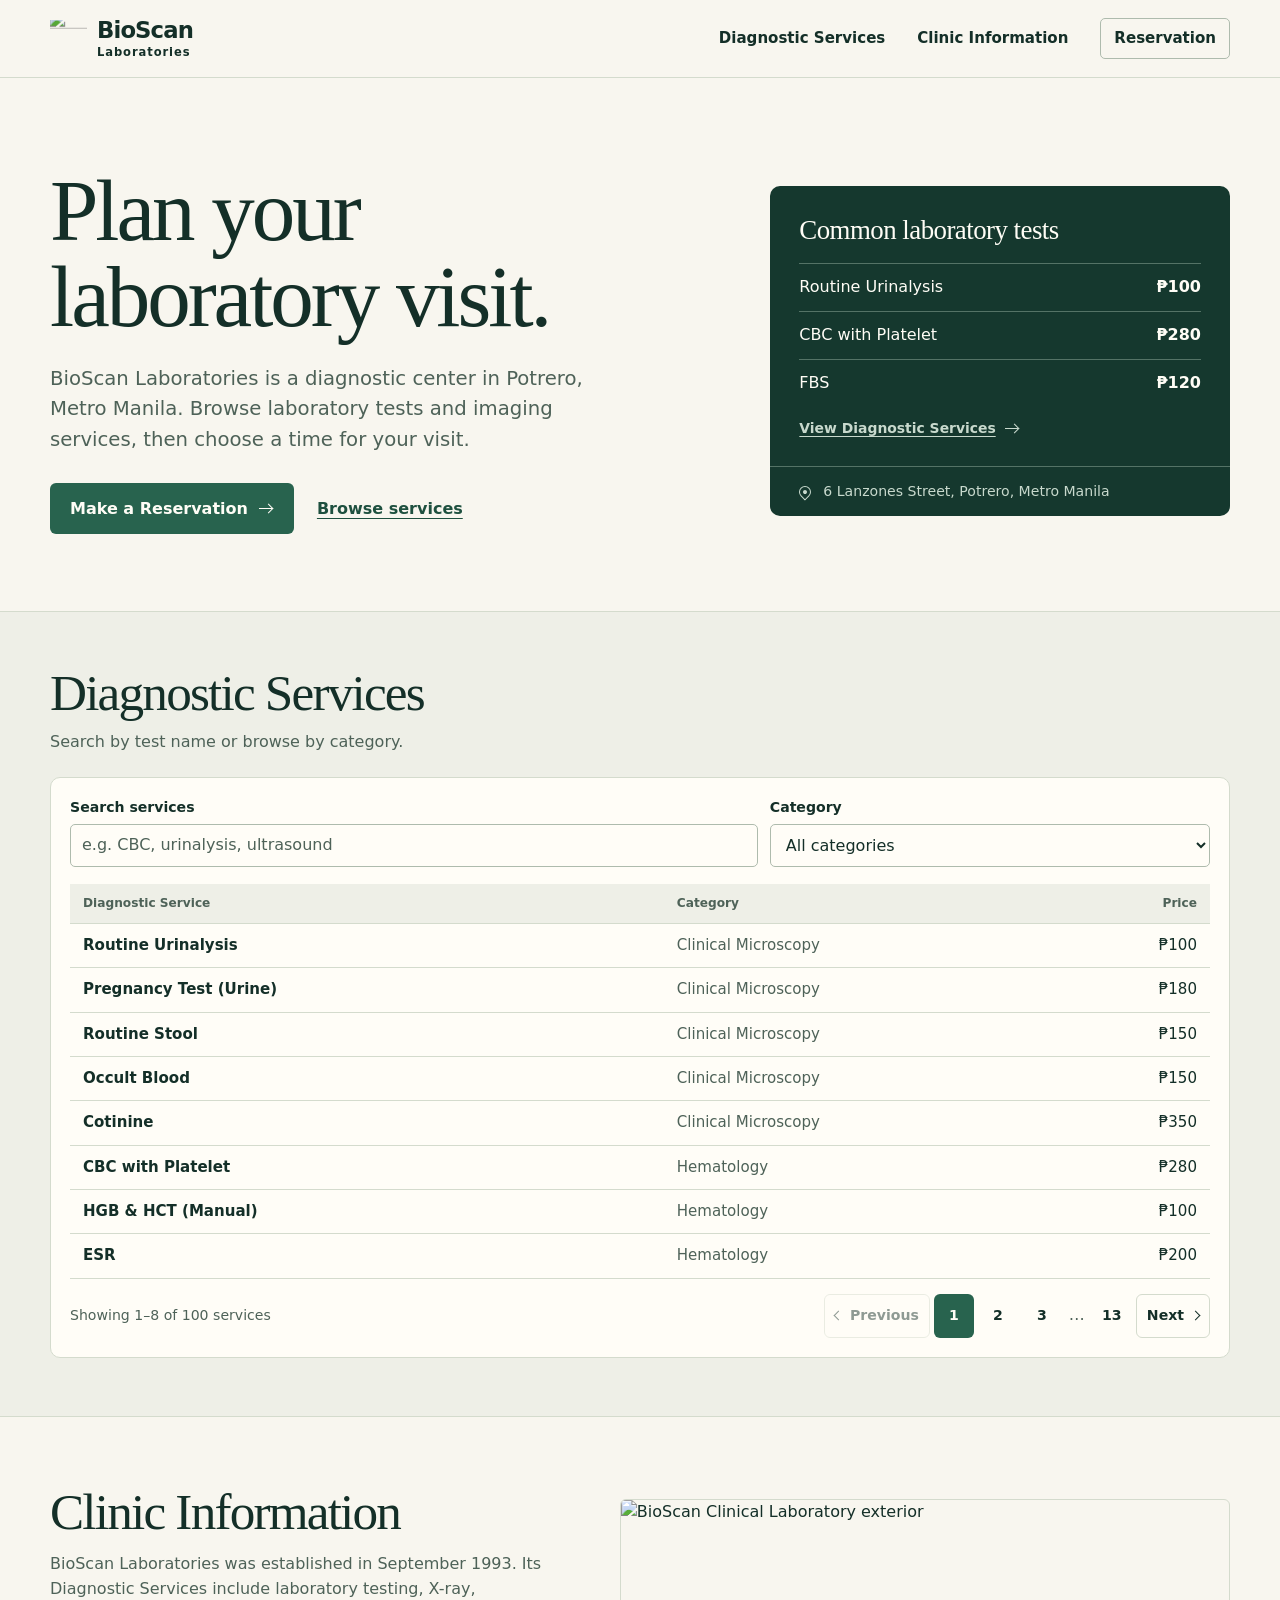
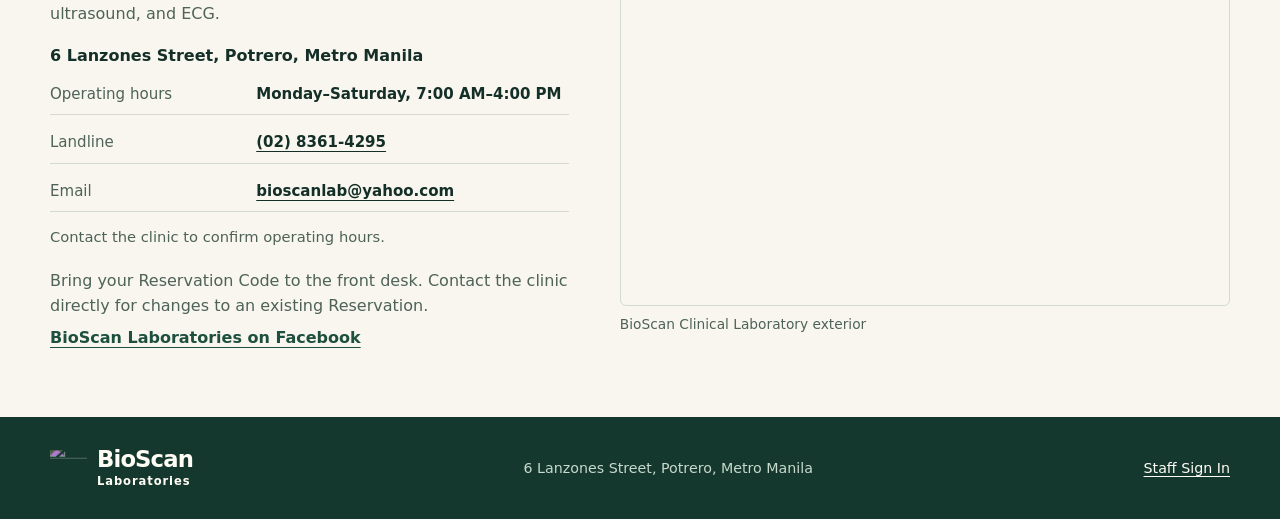
==== index.html @ 946d6e8d "Add BioScan prototype website and staff POS" ====
<!doctype html>
<html lang="en">
<head>
  <meta charset="utf-8">
  <meta name="viewport" content="width=device-width, initial-scale=1">
  <meta name="theme-color" content="#f8f6ef">
  <title>BioScan Laboratories | Diagnostic Services and Reservations</title>
  <link rel="stylesheet" href="styles.css">
  <script src="sample-data.js" defer></script>
  <script src="data.js" defer></script>
  <script src="public.js" defer></script>
</head>
<body>
<a class="skip" href="#main">Skip to content</a>
<header class="public-header">
  <div class="wrap header-inner">
    <a class="brand" href="index.html" aria-label="BioScan Laboratories home"><span class="brand-logo" aria-hidden="true"><img src="assets/bioscan-logo.png" alt="" width="382" height="512"></span><span>BioScan<span class="brand-sub">Laboratories</span></span></a>
    <nav aria-label="Main navigation">
      <a href="#services">Diagnostic Services</a>
      <a href="#clinic">Clinic Information</a>
      <a class="nav-reservation" href="reservation.html">Reservation</a>
    </nav>
  </div>
</header>
<main id="main" tabindex="-1">
  <section class="hero wrap" aria-labelledby="hero-title">
    <div class="hero-intro">
      <h1 id="hero-title">Plan your<br class="desktop-break"> laboratory visit.</h1>
      <p>BioScan Laboratories is a diagnostic center in Potrero, Metro Manila. Browse laboratory tests and imaging services, then choose a time for your visit.</p>
      <div class="actions"><a class="button primary" href="reservation.html">Make a Reservation <span class="arrow" aria-hidden="true"></span></a><a class="text-link" href="#services">Browse services</a></div>
    </div>
    <aside class="visit-panel" aria-labelledby="visit-title">
      <div class="visit-content">
        <h2 id="visit-title">Common laboratory tests</h2>
        <ul id="featured" class="feature-list"></ul>
        <a class="visit-link" href="#services">View Diagnostic Services <span class="arrow" aria-hidden="true"></span></a>
      </div>
      <div class="visit-location"><span class="pin" aria-hidden="true"></span><span data-clinic-address>6 Lanzones Street, Potrero, Metro Manila</span></div>
    </aside>
  </section>
  <section class="directory" id="services" aria-labelledby="services-title">
    <div class="wrap">
      <div class="section-heading">
        <h2 id="services-title">Diagnostic Services</h2>
        <p>Search by test name or browse by category.</p>
      </div>
      <div class="directory-body">
        <div class="search-tools">
          <label>Search services<input id="catalog-search" type="search" placeholder="e.g. CBC, urinalysis, ultrasound"></label>
          <label>Category<select id="catalog-category"></select></label>
        </div>
        <div class="table-wrap"><table class="catalog-table"><thead><tr><th scope="col">Diagnostic Service</th><th scope="col">Category</th><th scope="col" class="numeric">Price</th></tr></thead><tbody id="catalog-rows"></tbody></table></div>
        <div class="list-footer">
          <p id="catalog-count" role="status"></p>
          <nav id="catalog-pagination" class="catalog-pagination" aria-label="Diagnostic Services pages" hidden></nav>
        </div>
      </div>
    </div>
  </section>
  <section class="wrap clinic-section" id="clinic" aria-labelledby="clinic-title">
    <div class="clinic-copy">
      <h2 id="clinic-title">Clinic Information</h2>
      <p class="clinic-intro">BioScan Laboratories was established in September 1993. Its Diagnostic Services include laboratory testing, X-ray, ultrasound, and ECG.</p>
      <div id="clinic-details"></div>
      <p class="clinic-visit">Bring your Reservation Code to the front desk. Contact the clinic directly for changes to an existing Reservation.</p>
      <a class="text-link facebook-link" href="https://www.facebook.com/Bioscan92/">BioScan Laboratories on Facebook</a>
    </div>
    <div id="clinic-photos" class="facility-gallery" hidden></div>
  </section>
</main>
<footer class="public-footer"><div class="wrap footer-inner">
  <a class="brand footer-brand" href="index.html"><span class="brand-logo" aria-hidden="true"><img src="assets/bioscan-logo.png" alt="" width="382" height="512"></span><span>BioScan<span class="brand-sub">Laboratories</span></span></a>
  <span data-clinic-address>6 Lanzones Street, Potrero, Metro Manila</span><a href="staff.html">Staff Sign In</a>
</div></footer>
</body>
</html>
---- styles.css ----
/* BioScan shared palette, typography and controls */
@font-face {
  font-family: Baskervville;
  src: url("assets/baskervville-latin-400-normal.woff2") format("woff2");
  font-weight: 400;
  font-style: normal;
  font-display: swap;
}

:root {
  color-scheme: light;
  --paper: #f8f6ef;
  --surface: #fffdf7;
  --ground: #eeefe7;
  --ink: #142f28;
  --muted: #4e6258;
  --green: #28634e;
  --green-dark: #1e503f;
  --line: #d4dbcd;
  --line-strong: #aebbad;
  --tint: #e4eee3;
  --white: #fffdf6;
  --dark: #15382e;
  --dark-muted: #c8d9cd;
  --dark-line: #547366;
  --error: #8e3325;
  --hold: #f4edda;
  --hold-ink: #654b1f;
  --radius: 10px;
  --serif: Baskervville, Georgia, serif;
  --sans: "Segoe UI", system-ui, sans-serif;
  --container: 1180px;
}
*, *::before, *::after { box-sizing: border-box; }
html { scroll-padding-top: 20px; }
body { margin: 0; color: var(--ink); background: var(--paper); font: 16px/1.55 var(--sans); }
h1, h2, h3, p, dl, dd, ul, ol, fieldset { margin: 0; }
h1, h2, h3 { line-height: 1.12; }
h1, .section-heading h2, .clinic-section h2 { font-family: var(--serif); font-weight: 400; letter-spacing: -.035em; }
h1 { font-size: clamp(2.65rem, 5.5vw, 4.4rem); text-wrap: balance; }
h2 { font-size: 1.35rem; }
h3 { font-size: 1.03rem; }
a { color: inherit; text-underline-offset: .24em; }
a:hover { text-decoration-thickness: 2px; }
button, input, select, textarea { font: inherit; color: inherit; }
input, select, textarea { accent-color: var(--green); caret-color: var(--green); }
input::placeholder { color: var(--muted); opacity: 1; }
button, select { cursor: pointer; }
button:disabled { cursor: default; }
:focus-visible { outline: 3px solid #377b60; outline-offset: 3px; }
.staff-header :focus-visible, .visit-panel :focus-visible, .public-footer :focus-visible { outline-color: #b6e0c8; }
[tabindex="-1"]:focus:not(:focus-visible) { outline: 0; }
::selection { background: #c8e4cf; color: var(--ink); }
[hidden] { display: none !important; }
.numeric { text-align: right; font-variant-numeric: tabular-nums; white-space: nowrap; }
.quiet { color: var(--muted); font-size: .92rem; }
.wrap { width: min(var(--container), calc(100% - 80px)); margin-inline: auto; }
.staff-wrap { width: min(1320px, calc(100% - 64px)); margin-inline: auto; }
.skip { position: fixed; top: 8px; left: 8px; z-index: 10; padding: 10px 15px; color: var(--white); background: var(--dark); transform: translateY(-150%); }
.skip:focus { transform: translateY(0); }
.actions { display: flex; align-items: center; gap: 13px; flex-wrap: wrap; }
.button {
  display: inline-flex; align-items: center; justify-content: center; gap: 11px; min-height: 44px;
  padding: 9px 16px; border: 1px solid transparent; border-radius: 6px; line-height: 1.2; font-weight: 650;
  text-decoration: none; text-align: center;
}
.button:hover { text-decoration: none; }
.primary { background: var(--green); color: var(--white); }
.primary:not(:disabled):hover { background: var(--green-dark); }
.secondary { background: var(--surface); color: var(--ink); border-color: var(--line-strong); }
.secondary:not(:disabled):hover { background: var(--tint); border-color: var(--green); }
.button:disabled { background: var(--ground); color: var(--muted); border-color: var(--line); }
.button.small { min-height: 34px; padding: 6px 11px; font-size: .85rem; }
.text-link, .link-button { color: var(--green-dark); font-weight: 650; }
.link-button { border: 0; background: transparent; padding: 6px 0; text-decoration: underline; text-underline-offset: .23em; font-size: .9rem; }
.arrow { width: 15px; height: 12px; display: inline-block; position: relative; flex: none; }
.arrow::before, .arrow::after { content: ""; position: absolute; }
.arrow::before { width: 13px; top: 5px; left: 0; border-top: 1.5px solid currentColor; }
.arrow::after { width: 7px; height: 7px; border-top: 1.5px solid currentColor; border-right: 1.5px solid currentColor; transform: rotate(45deg); top: 2px; right: 2px; }
.pin { position: relative; width: 12px; height: 12px; border: 1.5px solid currentColor; border-radius: 50% 50% 50% 0; transform: rotate(-45deg); flex: none; margin-top: 4px; }
.pin::after { content: ""; position: absolute; inset: 3px; background: currentColor; border-radius: 50%; }
.panel { border: 1px solid var(--line); border-radius: var(--radius); background: var(--surface); min-width: 0; }
.message { color: var(--green-dark); font-size: .9rem; font-weight: 600; }
.message:empty { margin: 0; }
.message.error { color: var(--error); }
.notice { padding: 12px 14px; background: var(--tint); border-radius: 5px; font-size: .93rem; }
.notice.hold { display: grid; gap: 3px; background: var(--hold); color: var(--hold-ink); }
.status { display: inline-block; width: fit-content; padding: 3px 9px; border-radius: 99px; color: var(--muted); background: var(--ground); white-space: nowrap; font-size: .75rem; font-weight: 700; }
.status.good { background: var(--tint); color: var(--green-dark); }
.status.pending { background: var(--hold); color: var(--hold-ink); }
.status.muted { background: #f1e7df; color: #744938; }

label, legend { font-size: .88rem; font-weight: 650; }
label { display: grid; gap: 5px; min-width: 0; }
input:not([type="checkbox"], [type="radio"]), select, textarea {
  display: block; width: 100%; min-width: 0; min-height: 43px; padding: 8px 11px; background: var(--surface);
  border: 1px solid var(--line-strong); border-radius: 5px; font-size: 1rem; font-weight: 400;
}
textarea { resize: vertical; }
input[type="checkbox"], input[type="radio"] { width: 17px; height: 17px; margin: 0; }
.check-row { display: flex; align-items: flex-start; gap: 10px; font-weight: 500; }
.check-row input { margin-top: 3px; flex: none; }
.search-tools, .form-grid { display: grid; grid-template-columns: minmax(0, 1fr) minmax(0, .64fr); gap: 12px; }
.form-grid { grid-template-columns: repeat(2, minmax(0, 1fr)); gap: 16px; }
.date-field { max-width: 340px; }
.empty { padding: 18px 0; color: var(--muted); }
.table-wrap { max-width: 100%; overflow: auto; }
table { width: 100%; border-collapse: collapse; text-align: left; font-size: .94rem; }
th, td { padding: 12px 14px; border-bottom: 1px solid var(--line); vertical-align: middle; }
thead th { background: var(--ground); color: var(--muted); font-size: .76rem; font-weight: 700; }
tbody th { font-weight: 650; }
tbody small { display: block; color: var(--muted); font-weight: 400; }
th:first-child, td:first-child { padding-left: 13px; }
th:last-child, td:last-child { padding-right: 13px; }

/* Public site */
.public-header { border-bottom: 1px solid var(--line); }
.header-inner { min-height: 77px; display: flex; align-items: center; justify-content: space-between; gap: 20px; }
.brand { display: inline-flex; align-items: center; gap: 10px; width: fit-content; font-size: 1.42rem; font-weight: 750; line-height: .92; text-decoration: none; letter-spacing: -.038em; flex: none; }
.brand-sub { display: block; font-size: .72rem; font-weight: 600; letter-spacing: .08em; margin-top: 6px; }
.brand-mark { width: 33px; height: 33px; border: 1px solid currentColor; border-radius: 7px; position: relative; flex: none; }
.brand-mark::before, .brand-mark::after { content: ""; background: currentColor; position: absolute; border-radius: 1px; }
.brand-mark::before { width: 16px; height: 4px; left: 8px; top: 14px; }
.brand-mark::after { width: 4px; height: 16px; left: 14px; top: 8px; }
.public-header nav { display: flex; align-items: center; gap: clamp(12px, 3vw, 32px); font-size: .94rem; font-weight: 650; }
.public-header nav a { text-decoration: none; padding-block: 8px; }
.public-header nav a:hover, .public-header nav a[aria-current] { text-decoration: underline; }
.public-header .nav-reservation { border: 1px solid var(--line-strong); border-radius: 5px; padding-inline: 13px; }
.public-header .nav-reservation:hover { background: var(--tint); }

.hero { padding-block: clamp(48px, 7vw, 91px) clamp(48px, 6vw, 77px); display: grid; grid-template-columns: minmax(0, 1.4fr) minmax(320px, 1fr); gap: clamp(40px, 6vw, 88px); align-items: center; }
.hero h1 { font-size: clamp(3.15rem, 6.8vw, 6rem); line-height: .99; text-wrap: pretty; }
.hero-intro p { margin-top: 24px; max-width: 47ch; font-size: clamp(1.06rem, 1.6vw, 1.23rem); color: var(--muted); }
.hero-intro .actions { margin-top: 28px; gap: 23px; }
.hero-intro .button { padding: 13px 19px; min-height: 51px; }
.visit-panel { border-radius: var(--radius); background: var(--dark); color: var(--white); overflow: hidden; }
.visit-content { padding: 29px 29px 25px; }
.visit-content h2 { font-family: var(--serif); font-weight: 400; font-size: clamp(1.38rem, 2.1vw, 1.83rem); letter-spacing: -.02em; }
.feature-list { list-style: none; padding: 0; margin-top: 18px; }
.feature-list li { display: flex; justify-content: space-between; align-items: baseline; gap: 15px; padding: 11px 0; border-top: 1px solid var(--dark-line); }
.feature-list strong { font-variant-numeric: tabular-nums; font-weight: 650; }
.visit-link { display: inline-flex; align-items: center; gap: 9px; margin-top: 12px; color: var(--dark-muted); font-size: .87rem; font-weight: 650; }
.visit-location { padding: 15px 29px; display: flex; align-items: flex-start; gap: 12px; border-top: 1px solid var(--dark-line); color: var(--dark-muted); font-size: .88rem; line-height: 1.35; }

.directory { background: var(--ground); border-block: 1px solid var(--line); padding-block: 52px 58px; }
.section-heading { margin-bottom: 23px; }
.section-heading h2, .clinic-section h2 { font-size: clamp(2.25rem, 4vw, 3.4rem); }
.section-heading p { margin-top: 8px; color: var(--muted); max-width: 64ch; }
.directory-body { background: var(--surface); border: 1px solid var(--line); border-radius: var(--radius); padding: 19px; }
.directory-body .search-tools { margin-bottom: 17px; }
.catalog-table { table-layout: fixed; }
.catalog-table th, .catalog-table td { padding-block: 10px; }
.catalog-table thead th:first-child { width: 52%; }
.catalog-table thead th:last-child { width: 105px; }
.catalog-table tbody th { overflow-wrap: anywhere; }
.catalog-table td:nth-child(2) { color: var(--muted); }
.catalog-table tbody small { display: none; }
.list-footer { display: flex; align-items: center; justify-content: space-between; gap: 12px; padding-top: 15px; }
.list-footer p { font-size: .88rem; color: var(--muted); font-variant-numeric: tabular-nums; }
.catalog-pagination { display: flex; align-items: center; gap: 4px; }
.catalog-pagination button {
  display: inline-flex; align-items: center; justify-content: center; gap: 8px; min-height: 44px;
  border: 1px solid transparent; border-radius: 6px; background: transparent;
  font-size: .88rem; font-weight: 650; font-variant-numeric: tabular-nums;
}
.catalog-pagination button:not(:disabled, [aria-current]):hover { background: var(--tint); }
.catalog-pagination button[aria-current] { background: var(--green); color: var(--white); }
.catalog-pagination button:disabled { opacity: .48; }
.catalog-pagination .page-number { min-width: 40px; padding-inline: 5px; }
.catalog-pagination .page-direction { padding-inline: 10px; border-color: var(--line); }
.page-chevron { width: 7px; height: 7px; border: solid currentColor; border-width: 1.5px 1.5px 0 0; transform: rotate(45deg); }
.page-chevron.previous { transform: rotate(-135deg); }
.catalog-ellipsis { padding-inline: 3px; color: var(--muted); }

.clinic-section {
  display: grid; grid-template-columns: minmax(0, .85fr) minmax(0, 1fr);
  align-items: center; gap: clamp(24px, 4vw, 56px); padding-block: 66px;
}
.clinic-section:has(#clinic-photos[hidden]) { grid-template-columns: minmax(0, 1fr); }
.clinic-copy { max-width: 60ch; }
.clinic-copy p { color: var(--muted); }
.clinic-intro { margin-top: 12px; }
.clinic-section address { font-style: normal; font-weight: 650; margin-block: 18px 6px; }
.clinic-copy .detail-list > div { grid-template-columns: minmax(0, 1fr) minmax(0, 1.6fr); }
.clinic-visit { margin-top: 20px; }
.clinic-section .facebook-link { display: inline-block; margin-top: 8px; }
.facility-gallery .facility-grid { margin: 0; }
.facility-gallery .facility-grid > figure:only-child { grid-column: 1 / -1; }
.facility-gallery .facility-grid img { display: block; height: auto; aspect-ratio: 3 / 2; }
.facility-gallery .facility-grid figcaption { margin: 8px 0 0; color: var(--muted); }
.public-footer { background: var(--dark); color: var(--white); }
.footer-inner { min-height: 102px; display: flex; align-items: center; justify-content: space-between; gap: 24px; font-size: .89rem; }
.footer-inner > span { color: var(--dark-muted); }

.reservation-page { padding-block: 48px 67px; min-height: 74vh; }
.reservation-page .section-heading { margin-bottom: 26px; }
.stepper { display: grid; grid-template-columns: repeat(5, minmax(0, 1fr)); list-style: none; padding: 0; gap: 12px; margin-bottom: 23px; }
.stepper li { border-top: 2px solid var(--line-strong); padding-top: 9px; display: flex; gap: 8px; align-items: center; color: var(--muted); font-size: .9rem; }
.stepper li span { width: 24px; height: 24px; display: grid; place-items: center; background: var(--ground); border-radius: 50%; font-size: .76rem; font-weight: 700; flex: none; }
.stepper li[aria-current], .stepper li.finished { border-top-color: var(--green); }
.stepper li[aria-current] { color: var(--ink); font-weight: 750; }
.stepper li[aria-current] span { color: var(--white); background: var(--green); }
.stepper li.finished span { color: var(--green-dark); background: var(--tint); }
.reservation-grid { display: grid; grid-template-columns: minmax(0, 1.65fr) minmax(250px, 1fr); gap: 18px; align-items: start; }
.reservation-work, .reservation-summary { padding: 23px; }
.reservation-work > h2, .reservation-summary h2 { margin-bottom: 17px; }
.reservation-work > p { margin-bottom: 14px; }
.reservation-work form { display: grid; gap: 13px; }
.reservation-work form > .link-button { justify-self: start; }
.pick-list { max-height: 310px; overflow: auto; border-block: 1px solid var(--line); }
.pick-row { display: grid; grid-template-columns: 18px minmax(0, 1fr) auto; align-items: center; gap: 11px; padding: 10px 9px; min-height: 52px; border-bottom: 1px solid var(--line); cursor: pointer; }
.pick-row:last-child { border-bottom: 0; }
.pick-row:has(input:checked), .pick-row:hover { background: var(--tint); }
.pick-row:focus-within { outline: 2px solid var(--green); outline-offset: -2px; }
.pick-row strong { display: block; }
.pick-row small { display: block; color: var(--muted); font-weight: 400; }
.step-actions { display: flex; justify-content: flex-end; gap: 10px; }
.summary-list { list-style: none; padding: 0; font-size: .92rem; }
.summary-list li, .summary-total { display: flex; justify-content: space-between; gap: 12px; padding-block: 7px; }
.summary-list strong, .summary-total strong { white-space: nowrap; font-variant-numeric: tabular-nums; }
.summary-total, .summary-appointment { border-top: 1px solid var(--line); margin-top: 9px; padding-top: 11px; }
.summary-appointment dt { font-size: .8rem; font-weight: 700; color: var(--muted); }
.summary-appointment dd { margin-top: 4px; }
.slot-field { padding: 0; border: 0; min-width: 0; }
.slot-field legend { margin-bottom: 9px; }
.slot-grid { display: grid; grid-template-columns: repeat(4, minmax(0, 1fr)); gap: 8px; }
.slot-option { position: relative; cursor: pointer; }
.slot-option input { position: absolute; opacity: 0; }
.slot-option span { display: grid; place-content: center; text-align: center; min-height: 44px; padding: 6px; border: 1px solid var(--line-strong); border-radius: 5px; font-variant-numeric: tabular-nums; }
.slot-option input:checked + span { color: var(--white); background: var(--green); border-color: var(--green); }
.slot-option input:focus-visible + span { outline: 3px solid var(--green); outline-offset: 2px; }
.slot-option input:disabled + span { color: var(--muted); background: var(--ground); cursor: default; }
.slot-option small { font-weight: 400; }
.code-sheet { display: grid; grid-template-columns: minmax(0, 1fr) auto; gap: 4px 10px; background: var(--tint); border-radius: 6px; padding: 15px; margin-block: 17px; }
.code-sheet span { font-size: .85rem; font-weight: 650; grid-column: 1 / -1; }
.code-sheet strong { font: 650 clamp(1.2rem, 3vw, 1.72rem)/1.2 var(--sans); align-self: center; overflow-wrap: anywhere; font-variant-numeric: tabular-nums; letter-spacing: .03em; }
.detail-list { display: grid; gap: 8px; margin-bottom: 14px; font-size: .94rem; }
.detail-list > div { display: grid; grid-template-columns: minmax(0, .9fr) minmax(0, 1fr); gap: 11px; padding-block: 8px; border-bottom: 1px solid var(--line); }
.detail-list dt { color: var(--muted); }
.detail-list dd { overflow-wrap: anywhere; font-weight: 650; }

/* Staff workspaces */
.staff-body { background: var(--ground); }
.staff-header { background: var(--dark); color: var(--white); }
.staff-header .header-inner { min-height: 65px; }
.staff-header .brand { font-size: 1.23rem; }
.staff-account { display: flex; align-items: center; gap: 15px; font-size: .87rem; }
.account-role { color: var(--dark-muted); font-weight: 650; }
.staff-switch { color: var(--white); background: transparent; border-color: var(--dark-line); }
.staff-switch:hover { background: var(--green-dark); }
.staff-main { padding-block: 27px 42px; }
.staff-main h1 { font-size: clamp(2.15rem, 4.5vw, 3.2rem); }
.workspace-title { display: flex; justify-content: space-between; align-items: end; gap: 14px; margin-bottom: 16px; }
.workspace-title p, .sign-in-intro p { color: var(--muted); margin-top: 5px; }
.sign-in-layout { display: grid; grid-template-columns: minmax(0, 1fr) minmax(295px, 390px); align-items: center; gap: 30px; max-width: 800px; margin: clamp(45px, 10vw, 118px) auto; }
.sign-in-intro h1 { font-size: clamp(2.8rem, 6vw, 4.2rem); }
.sign-in-form { padding: 24px; display: grid; gap: 15px; }
.sign-in-form .button { margin-top: 4px; justify-content: space-between; }
.desk-message:not(:empty) { margin-bottom: 12px; }
.pos-grid { display: grid; grid-template-columns: minmax(0, 1.3fr) minmax(330px, 1fr); gap: 16px; align-items: stretch; }
.pos-services, .sale-panel { padding: 16px; }
.panel-head { display: flex; align-items: center; justify-content: space-between; gap: 10px; margin-bottom: 13px; }
.panel-head p { color: var(--muted); font-size: .86rem; margin-top: 4px; }
.pos-catalog { margin-top: 12px; max-height: min(55vh, 490px); min-height: 185px; overflow: auto; border-bottom: 1px solid var(--line); }
.pos-row { display: grid; grid-template-columns: minmax(0, 1fr) minmax(76px, auto) 64px; align-items: center; gap: 12px; padding: 7px 8px; min-height: 46px; border-bottom: 1px solid var(--line); font-size: .9rem; }
.pos-row:last-child { border-bottom: 0; }
.pos-row strong, .pos-row small { display: block; }
.pos-row strong { font-weight: 650; }
.pos-row small { color: var(--muted); }
.pos-row .button { justify-self: end; min-width: 51px; }
.pos-table-head { position: sticky; top: 0; z-index: 1; min-height: 33px; background: var(--ground); color: var(--muted); font-size: .76rem; font-weight: 700; }
.sale-panel { display: flex; flex-direction: column; min-height: 410px; }
.sale-empty { flex: 1; display: grid; align-content: center; min-height: 125px; padding-block: 20px; border-top: 1px solid var(--line); }
.sale-empty p { margin-top: 6px; color: var(--muted); max-width: 38ch; font-size: .92rem; }
.sale-client { display: flex; flex-direction: column; gap: 3px; padding-block: 10px; border-block: 1px solid var(--line); overflow-wrap: anywhere; }
.sale-client span { color: var(--muted); font-size: .83rem; }
.sale-lines { min-height: 68px; max-height: 240px; overflow: auto; }
.sale-lines > p { padding: 10px 0; }
.sale-line { display: grid; grid-template-columns: minmax(0, 1fr) auto auto; gap: 9px; align-items: baseline; padding-block: 8px; border-bottom: 1px solid var(--line); font-size: .89rem; }
.sale-line .remove-item { padding: 4px; font-size: .75rem; }
.sale-panel .notice { margin-top: 11px; }
.discount-field { margin-top: 10px; margin-bottom: 13px; }
.sale-bottom { display: grid; gap: 8px; margin-top: auto; padding-top: 10px; }
.totals > div { display: flex; justify-content: space-between; gap: 10px; padding-block: 3px; font-size: .88rem; }
.totals dd { white-space: nowrap; font-variant-numeric: tabular-nums; }
.amount-due { display: flex; justify-content: space-between; align-items: baseline; gap: 12px; background: var(--tint); border-radius: 6px; padding: 10px 12px; font-weight: 650; }
.amount-due strong { font-size: clamp(1.5rem, 3vw, 2.13rem); letter-spacing: -.035em; line-height: 1.1; font-variant-numeric: tabular-nums; }
.sale-bottom .primary { justify-content: space-between; }

dialog { width: min(540px, calc(100% - 30px)); max-height: calc(100% - 30px); padding: 20px; border: 1px solid var(--line); border-radius: var(--radius); color: var(--ink); background: var(--surface); box-shadow: 0 12px 32px #142f2829; }
dialog::backdrop { background: #102b23a6; }
.dialog-title { display: flex; justify-content: space-between; align-items: flex-start; gap: 16px; padding-bottom: 14px; border-bottom: 1px solid var(--line); margin-bottom: 15px; }
.dialog-title h2 { align-self: center; }
dialog form, #payment-fields { display: grid; gap: 13px; }
dialog form .actions { justify-content: flex-end; }
.checkout-due { background: var(--tint); border-radius: 5px; padding: 11px 14px; display: flex; justify-content: space-between; align-items: baseline; }
.checkout-due strong { font-size: 1.65rem; line-height: 1.15; font-variant-numeric: tabular-nums; }
.profile-results { display: grid; gap: 8px; }
.profile-result { display: grid; gap: 2px; text-align: left; padding: 8px 12px; background: var(--surface); border: 1px solid var(--line-strong); border-radius: 5px; }
.profile-result:hover { background: var(--tint); }
.profile-result span { color: var(--muted); font-size: .86rem; }

.management-grid { display: grid; grid-template-columns: 225px minmax(0, 1fr); gap: 15px; align-items: start; }
.management-nav { padding: 7px; display: grid; gap: 3px; }
.management-nav button { text-align: left; border: 0; background: transparent; border-radius: 5px; padding: 9px 10px; line-height: 1.3; font-size: .9rem; }
.management-nav button:hover, .management-nav button[aria-current] { background: var(--tint); }
.management-nav button[aria-current] { font-weight: 750; color: var(--green-dark); }
.management-content { padding: 19px; }
.management-content h2 { margin-bottom: 8px; }
.management-content .message:not(:empty) { margin-bottom: 8px; }
.section-note { margin-bottom: 12px; }
.queue-label { padding: 8px 12px; background: var(--tint); border-radius: 5px; font-size: .88rem; }
.management-subhead { margin-block: 18px 8px; }
.management-table { max-height: 480px; }
.management-table thead th { position: sticky; top: 0; }
.management-content .date-field { margin-bottom: 13px; }
.inline-actions { display: flex; gap: 8px; align-items: center; flex-wrap: wrap; }
.service-admin-tools { display: flex; flex-wrap: wrap; align-items: end; gap: 11px; margin-bottom: 12px; }
.service-admin-tools label { min-width: min(230px, 100%); }
.receipt-print { display: none; }
.receipt { padding: 13px; margin-bottom: 12px; border: 1px solid var(--line); background: var(--white); font-size: .85rem; overflow-wrap: anywhere; }
.receipt header { text-align: center; margin-bottom: 11px; }
.receipt header strong { font-size: 1rem; }
.receipt h3 { margin-top: 4px; font-size: .95rem; }
.receipt .reprint { font-weight: 750; margin-top: 4px; }
.receipt dl > div, .receipt li { display: grid; grid-template-columns: minmax(0, 1fr) minmax(0, 1fr); gap: 9px; padding-block: 2px; }
.receipt dd, .receipt li strong { text-align: right; font-variant-numeric: tabular-nums; }
.receipt ul { list-style: none; border-block: 1px solid var(--line-strong); padding: 6px 0; margin-block: 7px; }

@media (max-width: 850px) {
  .wrap, .staff-wrap { width: calc(100% - 42px); }
  .hero { grid-template-columns: minmax(0, 1.12fr) minmax(0, 1fr); gap: 24px; }
  .hero h1 { font-size: clamp(2.9rem, 7.5vw, 5rem); }
  .visit-content { padding: 21px; }
  .visit-location { padding-inline: 21px; }
  .pos-grid { grid-template-columns: minmax(0, 1fr); }
  .sale-panel { min-height: 0; }
  .pos-catalog { max-height: 325px; }
  .management-grid { grid-template-columns: 185px minmax(0, 1fr); }
}
@media (max-width: 760px) {
  .clinic-section { grid-template-columns: 1fr; gap: 24px; }
}
@media (max-width: 620px) {
  .wrap, .staff-wrap { width: calc(100% - 32px); }
  .public-header .header-inner { min-height: 0; flex-wrap: wrap; gap: 5px; padding-block: 13px 9px; }
  .public-header nav { width: 100%; justify-content: space-between; font-size: .83rem; gap: 5px; }
  .public-header .nav-reservation { padding-inline: 8px; }
  .public-header nav a { min-height: 38px; }
  .hero { grid-template-columns: 1fr; gap: 28px; padding-block: 35px 32px; }
  .hero h1 { font-size: clamp(3rem, 11.3vw, 4.2rem); }
  .desktop-break { display: none; }
  .hero-intro p { margin-top: 13px; }
  .hero-intro .actions { margin-top: 19px; gap: 13px; }
  .hero-intro .button { min-height: 47px; padding: 9px 12px; }
  .directory, .clinic-section { padding-block: 33px; }
  .directory-body { padding: 12px; }
  .catalog-table th:nth-child(2), .catalog-table td:nth-child(2) { display: none; }
  .catalog-table thead th:first-child { width: auto; }
  .catalog-table thead th:last-child { width: 86px; }
  .catalog-table tbody th, .catalog-table tbody td { padding-block: 8px; }
  .catalog-table tbody small { display: block; line-height: 1.35; }
  .list-footer { flex-direction: column; align-items: flex-start; gap: 8px; }
  .catalog-pagination .page-number, .catalog-pagination .page-direction { min-width: 36px; padding-inline: 4px; }
  .page-direction-label { display: none; }
  .footer-inner { align-items: flex-start; padding-block: 21px; flex-direction: column; gap: 10px; }
  .reservation-page { padding-block: 29px 40px; }
  .reservation-grid, .sign-in-layout, .management-grid { grid-template-columns: 1fr; }
  .stepper { grid-template-columns: .82fr .95fr 1.02fr 1.08fr 1.23fr; gap: 4px; }
  .stepper li { align-items: flex-start; flex-direction: column; gap: 4px; line-height: 1.15; font-size: .7rem; letter-spacing: -.018em; }
  .reservation-work, .reservation-summary, .management-content { padding: 14px; }
  .stepper li span { width: 20px; height: 20px; }
  .slot-grid { grid-template-columns: repeat(3, minmax(0, 1fr)); }
  .pick-list { max-height: 252px; }
  .staff-account { gap: 8px; text-align: right; }
  .staff-account .account-role { max-width: 110px; font-size: .75rem; }
  .staff-header .header-inner { gap: 9px; }
  .staff-header .brand { gap: 6px; }
  .staff-switch { max-width: 103px; }
  .workspace-title { align-items: flex-start; flex-direction: column; }
  .desk-actions { gap: 8px; }
  .pos-services, .sale-panel { padding: 12px; }
  .pos-row { gap: 6px; grid-template-columns: minmax(0, 1fr) auto 57px; }
  .management-nav { grid-template-columns: repeat(2, minmax(0, 1fr)); }
}
@media (max-width: 360px) {
  .catalog-pagination { gap: 3px; }
  .catalog-ellipsis { display: none; }
  .catalog-pagination .page-number, .catalog-pagination .page-direction { min-width: 34px; }
}
@media (max-width: 390px) {
  .search-tools { grid-template-columns: 1fr; }
  .form-grid { grid-template-columns: 1fr; gap: 10px; }
  .staff-account .account-role { max-width: 84px; overflow-wrap: anywhere; }
  .staff-switch { max-width: 86px; padding: 5px 7px; font-size: .76rem; }
}
@media print {
  @page { margin: 10mm; }
  body.staff-body { background: white; color: black; }
  .staff-body > :not(#receipt-print), dialog::backdrop { display: none !important; }
  #receipt-print { display: block; width: 100%; }
  #receipt-print .receipt { width: min(72mm, 100%); margin: 0 auto; padding: 0; border: 0; background: white; color: black; }
}


/* Clinic mark and daily net sales */
.brand-logo {
  position: relative;
  display: block;
  width: 37px;
  height: 37px;
  flex: none;
  overflow: hidden;
  mix-blend-mode: multiply;
}
.brand-logo img { position: absolute; top: 50%; left: 50%; width: 118%; height: auto; transform: translate(-50%, -50%); }
.staff-header .brand-logo, .public-footer .brand-logo { mix-blend-mode: screen; filter: invert(1); }
.tool-heading { display: flex; flex-wrap: wrap; gap: 10px 15px; align-items: center; justify-content: space-between; margin-bottom: 12px; }
.tool-heading .section-note { margin-bottom: 0; }
.coupon-services { min-width: 0; padding: 8px; border: 1px solid var(--line); border-radius: 6px; }
.coupon-services > div { max-height: 145px; overflow: auto; display: grid; gap: 6px; padding: 8px 7px 4px; }
.report-chart { --chart-wallet: #698a78; margin: 0 0 18px; padding: 15px; border: 1px solid var(--line); border-radius: 8px; }
.chart-heading { display: flex; flex-wrap: wrap; gap: 8px 15px; justify-content: space-between; align-items: flex-start; }
.chart-heading p { color: var(--muted); font-size: .85rem; margin-top: 4px; }
.chart-legend { display: flex; flex-wrap: wrap; gap: 11px; font-size: .8rem; }
.chart-legend span::before { content: ""; display: inline-block; width: 10px; height: 10px; border-radius: 2px; background: var(--green); margin-right: 5px; }
.chart-legend span:last-child::before { background: var(--chart-wallet); }
.chart-grid { --chart-height: 144px; display: grid; grid-template-columns: auto minmax(0, 1fr); gap: 7px; margin-top: 19px; }
.chart-axis {
  height: var(--chart-height);
  display: flex;
  flex-direction: column;
  justify-content: space-between;
  text-align: right;
  color: var(--muted);
  font-size: .73rem;
  font-variant-numeric: tabular-nums;
  transform: translateY(-.365rem);
}
.chart-axis span { line-height: 1; transform: translateY(.365rem); }
.chart-axis span:first-child { transform: none; }
.chart-axis span:last-child { transform: translateY(.73rem); }
.chart-bars { display: flex; gap: clamp(2px, .38vw, 6px); position: relative; }
.chart-bars::before {
  content: "";
  position: absolute;
  inset: 0 0 auto;
  height: var(--chart-height);
  border-block: 1px solid var(--line);
  pointer-events: none;
  background: repeating-linear-gradient(to top, transparent 0, transparent calc(25% - 1px), var(--line) calc(25% - 1px), var(--line) 25%);
}
.chart-day { flex: 1; min-width: 0; display: grid; grid-template-rows: var(--chart-height) 19px; gap: 4px; justify-items: center; }
.chart-column { display: flex; flex-direction: column-reverse; width: min(100%, 32px); position: relative; }
.chart-column span { display: block; }
.chart-cash { background: var(--green); }
.chart-wallet { background: var(--chart-wallet); }
.chart-date { color: var(--muted); font-size: .72rem; line-height: 1; }
.report-chart details { margin-top: 7px; }
.report-chart summary { color: var(--green-dark); cursor: pointer; font-size: .88rem; font-weight: 650; }
.report-chart details .table-wrap { margin-top: 9px; }
@media (max-width: 620px) {
  .brand-logo { width: 32px; height: 32px; }
  .report-chart { padding: 11px; }
  .chart-grid { --chart-height: 115px; }
  .chart-axis { font-size: .69rem; }
}

.database-status-grid {
  display: grid;
  grid-template-columns: repeat(3, minmax(0, 1fr));
  gap: 10px;
  margin-bottom: 16px;
}
.database-status-grid > div {
  display: flex;
  flex-wrap: wrap;
  align-items: center;
  justify-content: space-between;
  gap: 8px;
  padding: 12px;
  border: 1px solid var(--line);
  border-radius: 6px;
}
.database-status-grid h3 { font-size: .92rem; }
.recovery-section { border-top: 1px solid var(--line); padding-top: 14px; margin-top: 14px; }
.recovery-section .tool-heading { align-items: flex-start; }
.recovery-section .detail-list { margin-top: 8px; margin-bottom: 0; }
.recovery-section > .quiet { margin: 4px 0; }
.recovery-section label { min-width: 195px; }
.recovery-active { margin: 0; }
.recovery-review { padding: 14px; background: var(--tint); border: 1px solid var(--line); border-radius: 6px; }
.recovery-review > .button { margin-top: 9px; }
.recovery-review details { margin-top: 8px; }
.recovery-review summary { cursor: pointer; font-weight: 650; }
.recovery-review details .table-wrap { margin-top: 8px; }
#cashier-database-status { margin-bottom: 12px; }
@media (max-width: 620px) {
  .database-status-grid { grid-template-columns: 1fr; }
  .recovery-section label { min-width: 0; width: 100%; }
}

.facility-grid { display: grid; grid-template-columns: repeat(2, minmax(0, 1fr)); gap: 12px; margin: 12px 0; }
.facility-grid figure { margin: 0; }
.facility-grid img { width: 100%; aspect-ratio: 4 / 3; object-fit: cover; border: 1px solid var(--line); border-radius: 6px; }
.facility-grid figcaption { font-size: .86rem; margin-bottom: 6px; }
.history-list { margin: 5px 0 12px; padding-left: 19px; }
.history-list li { margin: 3px 0; }
#office-results { margin-top: 12px; }
#client-directory-search { max-width: 420px; }
@media print {
  #receipt-print .report-print { padding: 0; color: #111; }
  #receipt-print .report-print h1 { font-size: 1.6rem; }
  #receipt-print .report-print .table-wrap { overflow: visible; max-height: none; }
  #receipt-print .report-print table { width: 100%; }
}
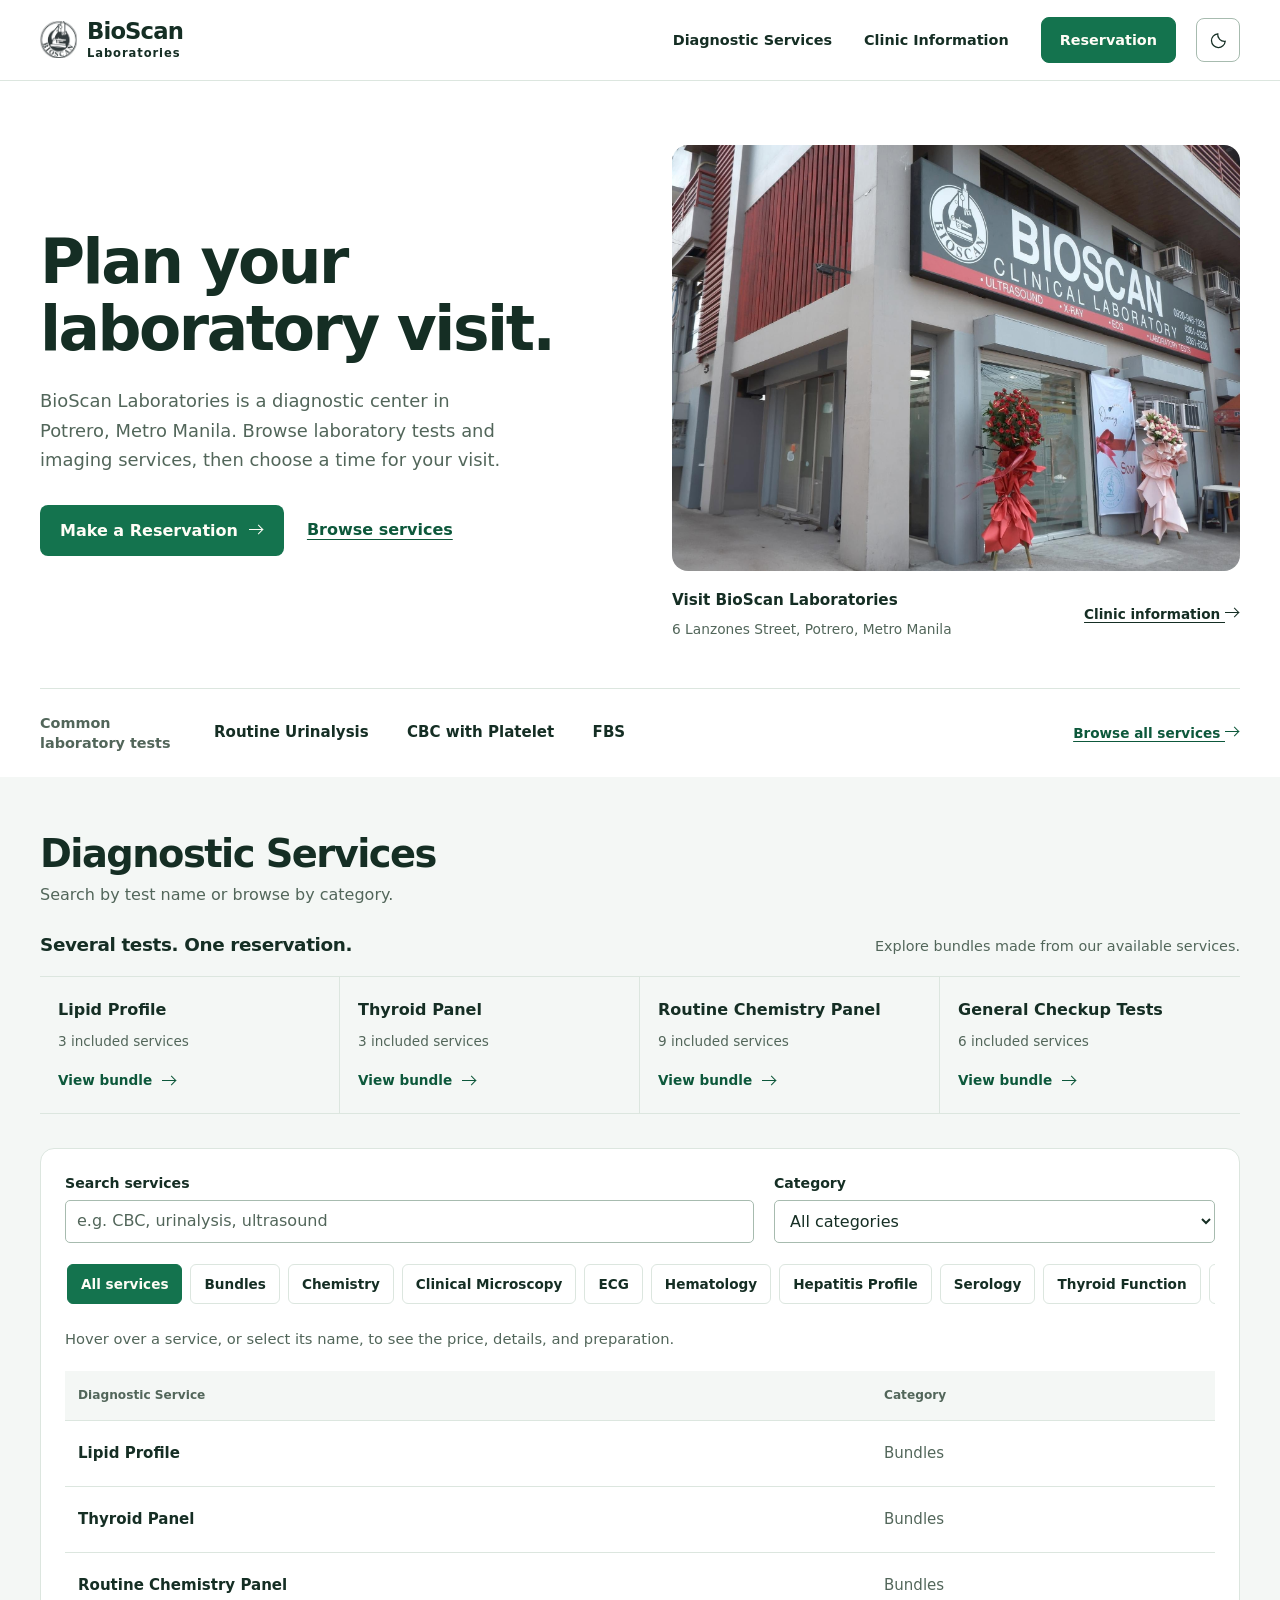
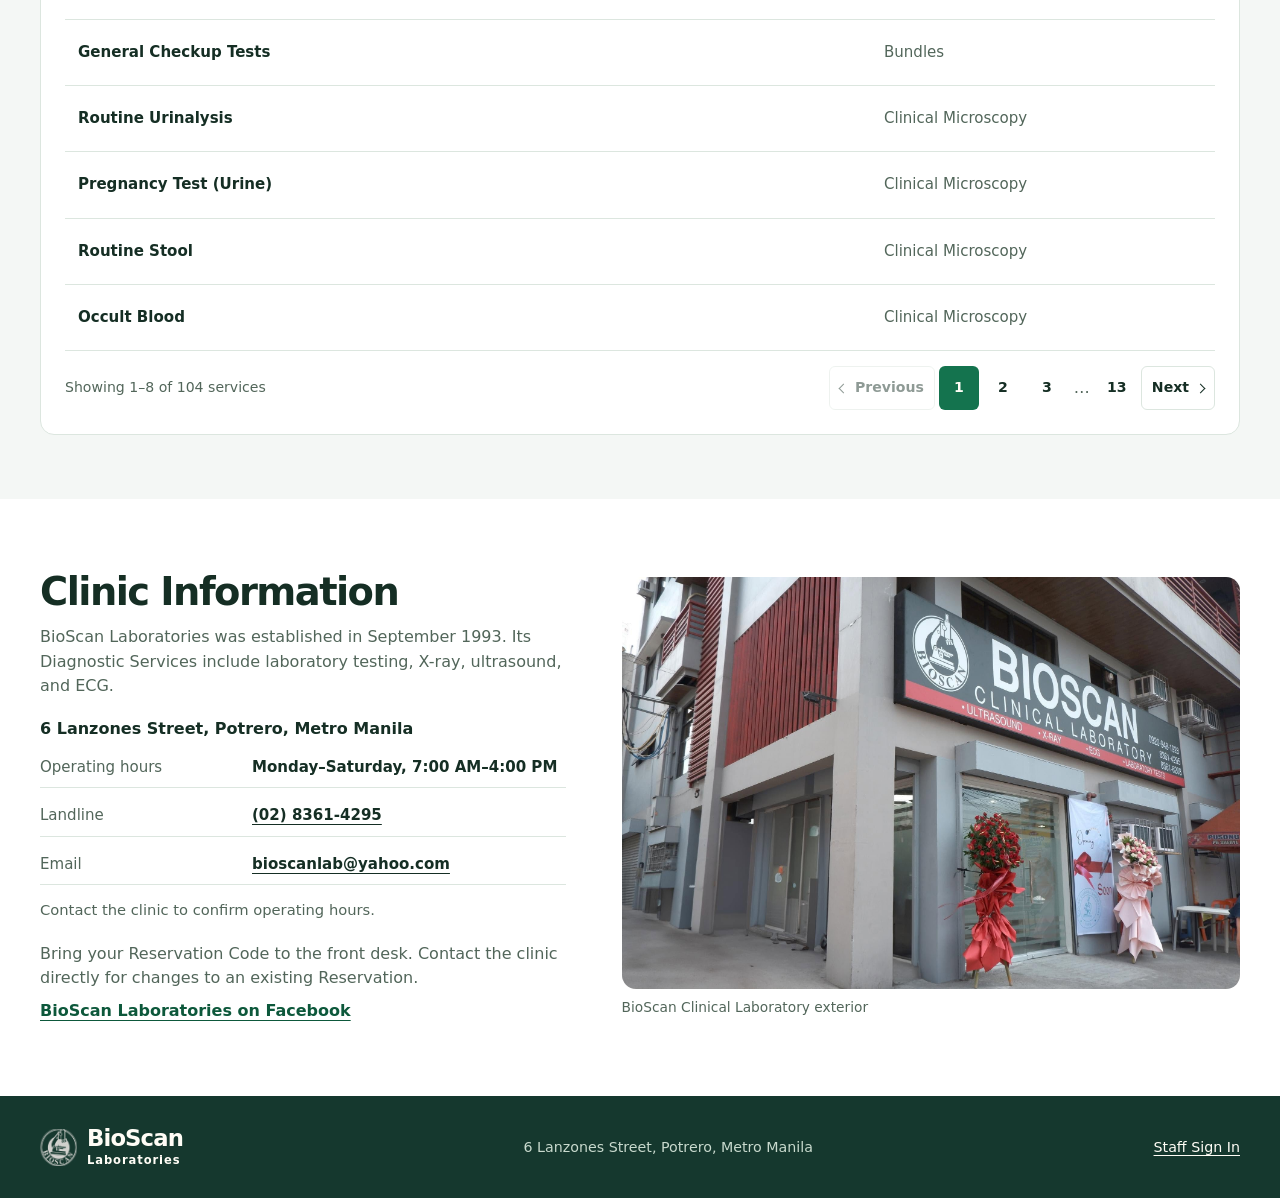
==== commit 9b8b3470: "Update BioScan prototype with modern client site and clinic workflows" ====
--- a/index.html
+++ b/index.html
@@ -5,12 +5,14 @@
   <meta name="viewport" content="width=device-width, initial-scale=1">
   <meta name="theme-color" content="#f8f6ef">
   <title>BioScan Laboratories | Diagnostic Services and Reservations</title>
-  <link rel="stylesheet" href="styles.css">
-  <script src="sample-data.js" defer></script>
-  <script src="data.js" defer></script>
-  <script src="public.js" defer></script>
+  <script src="theme.js?v=20261116-modern"></script>
+  <link rel="stylesheet" href="styles.css?v=20261116-modern">
+  <script src="sample-data.js?v=20261116-modern" defer></script>
+  <script src="data.js?v=20261116-modern" defer></script>
+  <script src="service-info.js?v=20261116-modern" defer></script>
+  <script src="public.js?v=20261116-modern" defer></script>
 </head>
-<body>
+<body class="client-site home-page">
 <a class="skip" href="#main">Skip to content</a>
 <header class="public-header">
   <div class="wrap header-inner">
@@ -29,27 +31,28 @@
       <p>BioScan Laboratories is a diagnostic center in Potrero, Metro Manila. Browse laboratory tests and imaging services, then choose a time for your visit.</p>
       <div class="actions"><a class="button primary" href="reservation.html">Make a Reservation <span class="arrow" aria-hidden="true"></span></a><a class="text-link" href="#services">Browse services</a></div>
     </div>
-    <aside class="visit-panel" aria-labelledby="visit-title">
-      <div class="visit-content">
-        <h2 id="visit-title">Common laboratory tests</h2>
-        <ul id="featured" class="feature-list"></ul>
-        <a class="visit-link" href="#services">View Diagnostic Services <span class="arrow" aria-hidden="true"></span></a>
-      </div>
-      <div class="visit-location"><span class="pin" aria-hidden="true"></span><span data-clinic-address>6 Lanzones Street, Potrero, Metro Manila</span></div>
-    </aside>
+    <figure class="hero-clinic">
+      <img id="hero-clinic-photo" src="assets/bioscan-clinic-exterior.png" alt="BioScan Clinical Laboratory exterior" width="2048" height="1365" fetchpriority="high">
+      <figcaption><strong>Visit BioScan Laboratories</strong><span data-clinic-address>6 Lanzones Street, Potrero, Metro Manila</span><a href="#clinic">Clinic information <span class="arrow" aria-hidden="true"></span></a></figcaption>
+    </figure>
   </section>
+  <section class="quick-tests wrap" aria-labelledby="common-tests-title"><h2 id="common-tests-title">Common laboratory tests</h2><ul id="featured" class="feature-list"></ul><a class="text-link" href="#services">Browse all services <span class="arrow" aria-hidden="true"></span></a></section>
   <section class="directory" id="services" aria-labelledby="services-title">
     <div class="wrap">
       <div class="section-heading">
         <h2 id="services-title">Diagnostic Services</h2>
         <p>Search by test name or browse by category.</p>
       </div>
+      <section class="bundle-preview" aria-labelledby="bundles-title"><div class="bundle-preview-heading"><h3 id="bundles-title">Several tests. One reservation.</h3><p>Explore bundles made from our available services.</p></div><div id="featured-bundles" class="featured-bundles"></div></section>
       <div class="directory-body">
         <div class="search-tools">
           <label>Search services<input id="catalog-search" type="search" placeholder="e.g. CBC, urinalysis, ultrasound"></label>
           <label>Category<select id="catalog-category"></select></label>
         </div>
-        <div class="table-wrap"><table class="catalog-table"><thead><tr><th scope="col">Diagnostic Service</th><th scope="col">Category</th><th scope="col" class="numeric">Price</th></tr></thead><tbody id="catalog-rows"></tbody></table></div>
+        <div id="category-shortcuts" class="category-shortcuts" role="group" aria-label="Browse service categories"></div>
+        <p class="quiet">Hover over a service, or select its name, to see the price, details, and preparation.</p>
+        <div class="table-wrap"><table class="catalog-table"><thead><tr><th scope="col">Diagnostic Service</th><th scope="col">Category</th></tr></thead><tbody id="catalog-rows"></tbody></table></div>
+        <section id="service-detail" class="service-detail" popover="manual" aria-label="Service details"><button type="button" class="button secondary small" id="close-service-detail">Close</button><h2 id="service-detail-title"></h2><div id="service-detail-body"></div></section>
         <div class="list-footer">
           <p id="catalog-count" role="status"></p>
           <nav id="catalog-pagination" class="catalog-pagination" aria-label="Diagnostic Services pages" hidden></nav>
@@ -72,5 +75,6 @@
   <a class="brand footer-brand" href="index.html"><span class="brand-logo" aria-hidden="true"><img src="assets/bioscan-logo.png" alt="" width="382" height="512"></span><span>BioScan<span class="brand-sub">Laboratories</span></span></a>
   <span data-clinic-address>6 Lanzones Street, Potrero, Metro Manila</span><a href="staff.html">Staff Sign In</a>
 </div></footer>
+<div class="mobile-reserve"><a class="button primary" href="reservation.html">Make a Reservation <span class="arrow" aria-hidden="true"></span></a></div>
 </body>
-</html>
+</html>
--- a/styles.css
+++ b/styles.css
@@ -1,4 +1,5 @@
 /* BioScan shared palette, typography and controls */
+[hidden] { display: none !important; }
 @font-face {
   font-family: Baskervville;
   src: url("assets/baskervville-latin-400-normal.woff2") format("woff2");
@@ -6,7 +7,7 @@
   font-style: normal;
   font-display: swap;
 }
-
+
 :root {
   color-scheme: light;
   --paper: #f8f6ef;
@@ -20,6 +21,7 @@
   --line-strong: #aebbad;
   --tint: #e4eee3;
   --white: #fffdf6;
+  --on-action: #fffdf6;
   --dark: #15382e;
   --dark-muted: #c8d9cd;
   --dark-line: #547366;
@@ -65,7 +67,7 @@
   text-decoration: none; text-align: center;
 }
 .button:hover { text-decoration: none; }
-.primary { background: var(--green); color: var(--white); }
+.primary { background: var(--green); color: var(--on-action); }
 .primary:not(:disabled):hover { background: var(--green-dark); }
 .secondary { background: var(--surface); color: var(--ink); border-color: var(--line-strong); }
 .secondary:not(:disabled):hover { background: var(--tint); border-color: var(--green); }
@@ -164,7 +166,7 @@
   font-size: .88rem; font-weight: 650; font-variant-numeric: tabular-nums;
 }
 .catalog-pagination button:not(:disabled, [aria-current]):hover { background: var(--tint); }
-.catalog-pagination button[aria-current] { background: var(--green); color: var(--white); }
+.catalog-pagination button[aria-current] { background: var(--green); color: var(--on-action); }
 .catalog-pagination button:disabled { opacity: .48; }
 .catalog-pagination .page-number { min-width: 40px; padding-inline: 5px; }
 .catalog-pagination .page-direction { padding-inline: 10px; border-color: var(--line); }
@@ -195,11 +197,11 @@
 .reservation-page { padding-block: 48px 67px; min-height: 74vh; }
 .reservation-page .section-heading { margin-bottom: 26px; }
 .stepper { display: grid; grid-template-columns: repeat(5, minmax(0, 1fr)); list-style: none; padding: 0; gap: 12px; margin-bottom: 23px; }
-.stepper li { border-top: 2px solid var(--line-strong); padding-top: 9px; display: flex; gap: 8px; align-items: center; color: var(--muted); font-size: .9rem; }
+.stepper li { border-top: 2px solid var(--line-strong); padding-top: 9px; display: flex; gap: 8px; align-items: center; color: var(--muted); font-size: .9rem; }
 .stepper li span { width: 24px; height: 24px; display: grid; place-items: center; background: var(--ground); border-radius: 50%; font-size: .76rem; font-weight: 700; flex: none; }
 .stepper li[aria-current], .stepper li.finished { border-top-color: var(--green); }
 .stepper li[aria-current] { color: var(--ink); font-weight: 750; }
-.stepper li[aria-current] span { color: var(--white); background: var(--green); }
+.stepper li[aria-current] span { color: var(--on-action); background: var(--green); }
 .stepper li.finished span { color: var(--green-dark); background: var(--tint); }
 .reservation-grid { display: grid; grid-template-columns: minmax(0, 1.65fr) minmax(250px, 1fr); gap: 18px; align-items: start; }
 .reservation-work, .reservation-summary { padding: 23px; }
@@ -227,7 +229,7 @@
 .slot-option { position: relative; cursor: pointer; }
 .slot-option input { position: absolute; opacity: 0; }
 .slot-option span { display: grid; place-content: center; text-align: center; min-height: 44px; padding: 6px; border: 1px solid var(--line-strong); border-radius: 5px; font-variant-numeric: tabular-nums; }
-.slot-option input:checked + span { color: var(--white); background: var(--green); border-color: var(--green); }
+.slot-option input:checked + span { color: var(--on-action); background: var(--green); border-color: var(--green); }
 .slot-option input:focus-visible + span { outline: 3px solid var(--green); outline-offset: 2px; }
 .slot-option input:disabled + span { color: var(--muted); background: var(--ground); cursor: default; }
 .slot-option small { font-weight: 400; }
@@ -328,7 +330,7 @@
 .receipt ul { list-style: none; border-block: 1px solid var(--line-strong); padding: 6px 0; margin-block: 7px; }
 
 @media (max-width: 850px) {
-  .wrap, .staff-wrap { width: calc(100% - 42px); }
+  .wrap, .staff-wrap { width: calc(100% - 42px); }
   .hero { grid-template-columns: minmax(0, 1.12fr) minmax(0, 1fr); gap: 24px; }
   .hero h1 { font-size: clamp(2.9rem, 7.5vw, 5rem); }
   .visit-content { padding: 21px; }
@@ -401,7 +403,7 @@
   #receipt-print { display: block; width: 100%; }
   #receipt-print .receipt { width: min(72mm, 100%); margin: 0 auto; padding: 0; border: 0; background: white; color: black; }
 }
-
+
 
 /* Clinic mark and daily net sales */
 .brand-logo {
@@ -506,6 +508,129 @@
 .facility-grid figcaption { font-size: .86rem; margin-bottom: 6px; }
 .history-list { margin: 5px 0 12px; padding-left: 19px; }
 .history-list li { margin: 3px 0; }
+.service-name { appearance: none; border: 0; background: transparent; padding: 6px 0; font-weight: 650; text-align: left; cursor: pointer; text-decoration: underline; text-underline-offset: .24em; text-decoration-color: var(--line-strong); }
+.service-name:hover, .service-name[aria-expanded="true"] { color: var(--green); text-decoration-color: currentColor; }
+.service-detail { position: fixed; inset: auto; margin: 0; width: min(440px, calc(100vw - 24px)); max-height: calc(100dvh - 24px); overflow-y: auto; padding: 24px; border: 1px solid var(--line-strong); border-radius: var(--radius); background: var(--surface); color: var(--ink); }
+.service-detail > button { float: right; margin: 0 0 12px 12px; }
+.service-detail h2 { margin: 0 0 18px; font-family: var(--sans); font-size: 1.3rem; }
+.service-detail p { margin: 10px 0; }
+.service-detail h3 { margin-top: 20px; }
+.service-price { font-weight: 700; font-size: 1.25rem; font-variant-numeric: tabular-nums; }
+.guide-sources { display: flex; flex-wrap: wrap; gap: 6px 16px; font-size: .84rem; margin-top: 12px; }
+.form-section { grid-column: 1 / -1; margin-top: 18px; padding-top: 20px; border-top: 1px solid var(--line); }
+.form-section p { margin-top: 10px; }
+.health-disclosure { display: grid; align-content: start; gap: 10px; }
+.health-disclosure textarea { width: 100%; min-height: 86px; }
+.preparation-guide, .reservation-consent { margin-top: 28px; padding-top: 22px; border-top: 1px solid var(--line); }
+.preparation-guide > p, .reservation-consent > p { margin: 12px 0 16px; }
+.preparation-guide details { padding: 12px 0; border-bottom: 1px solid var(--line); }
+.preparation-guide summary { cursor: pointer; font-weight: 650; }
+.preparation-guide details p { margin: 12px 0; }
+.preparation-guide details h3 { margin-top: 16px; }
+.reservation-consent .check-row { align-items: flex-start; margin: 16px 0; }
+.reservation-consent .check-row input { margin-top: 5px; flex-shrink: 0; }
+.care-workspace { padding: 24px; }
+.care-tabs { display: flex; flex-wrap: wrap; gap: 10px; margin: 22px 0; }
+.care-tabs .button { gap: 12px; }
+.care-tabs span { font-variant-numeric: tabular-nums; }
+.care-search { display: grid; gap: 6px; max-width: 420px; margin-bottom: 22px; }
+.care-table table { width: 100%; min-width: 680px; }
+.care-table td { vertical-align: top; overflow-wrap: anywhere; max-width: 280px; }
+.care-table td:first-child { min-width: 145px; }
+.care-table td:nth-child(2) { min-width: 140px; }
+.care-table td:nth-child(3) { min-width: 170px; }
+.care-table td:nth-child(4) { min-width: 150px; }
+.care-scroll-hint { display: none; }
+.reservation-filters { display: grid; grid-template-columns: repeat(2, minmax(0, 260px)); gap: 16px; margin-bottom: 16px; }
+dialog:has(.bundle-builder), dialog:has(.health-disclosure) { width: min(920px, calc(100% - 30px)); }
+dialog:has(.bundle-builder) .dialog-title { position: sticky; top: -20px; z-index: 2; background: var(--surface); padding-top: 14px; }
+dialog:has(textarea[name="preparation"]) { width: min(720px, calc(100% - 30px)); }
+.bundle-builder { display: grid; grid-template-columns: repeat(2, minmax(0, 1fr)); gap: 24px; }
+.bundle-builder h3 { margin: 8px 0 12px; }
+.bundle-builder section { min-width: 0; }
+.bundle-builder label { margin-bottom: 12px; }
+.bundle-pool { overflow-y: auto; max-height: 300px; min-height: 180px; border: 1px solid var(--line); border-radius: var(--radius); padding: 12px; }
+.bundle-service { display: flex; gap: 14px; justify-content: space-between; align-items: center; padding: 12px 0; border-bottom: 1px solid var(--line); cursor: grab; }
+.bundle-service:first-child { padding-top: 0; }
+.bundle-service:last-child { border-bottom: 0; }
+.bundle-service strong { font-size: .9rem; }
+.bundle-service small, .sale-line small, .summary-list small, .receipt li small { display: block; font-size: .8rem; color: var(--muted); margin-top: 4px; }
+.bundle-drop { background: var(--ground); min-height: 237px; }
+.bundle-pool.drag-over { outline: 2px solid var(--green); outline-offset: 2px; background: var(--tint); }
+#bundle-total { margin-top: 12px; font-variant-numeric: tabular-nums; }
+.bundle-inclusions { padding-left: 20px; margin: 12px 0; }
+dialog textarea { min-height: 96px; resize: vertical; }
+.demo-accounts { font-size: .88rem; }
+.demo-accounts summary { cursor: pointer; font-weight: 650; }
+.demo-accounts p { margin: 10px 0; }
+.demo-accounts dl > div { display: flex; justify-content: space-between; gap: 16px; padding: 5px 0; }
+.demo-accounts dd { font-weight: 650; }
+.care-filters { display: grid; grid-template-columns: minmax(150px, .8fr) minmax(180px, 1fr) minmax(200px, 1.2fr); gap: 16px; margin: 22px 0; }
+.staff-profile { position: relative; text-align: left; }
+.staff-profile > summary { display: grid; gap: 2px; cursor: pointer; padding: 8px 10px; border-radius: 6px; list-style: none; }
+.staff-profile > summary::-webkit-details-marker { display: none; }
+.staff-profile > summary:hover, .staff-profile[open] > summary { background: #244b3e; }
+.staff-profile-name { font-weight: 650; max-width: 220px; overflow: hidden; text-overflow: ellipsis; white-space: nowrap; }
+.staff-person-role { color: var(--dark-muted); font-size: .75rem; }
+.staff-profile-panel { position: absolute; top: calc(100% + 2px); right: 0; z-index: 20; width: min(370px, calc(100vw - 32px)); max-height: min(520px, 75dvh); overflow-y: auto; padding: 22px; background: var(--surface); color: var(--ink); border: 1px solid var(--line-strong); border-radius: var(--radius); }
+.staff-profile-panel h2 { font-size: 1.2rem; overflow-wrap: anywhere; }
+.staff-profile-panel p { margin: 10px 0; }
+.staff-profile-panel h3 { margin: 20px 0 12px; }
+.staff-profile-panel h4 { font-size: .88rem; margin: 16px 0 6px; color: var(--muted); }
+.staff-profile-panel ul { padding-left: 19px; }
+.staff-profile-panel li { margin: 6px 0; }
+.staff-profile-panel :focus-visible { outline-color: var(--green); }
+dialog:has(.client-profile-view) { width: min(1120px, calc(100% - 30px)); }
+dialog:has(.client-profile-view) .dialog-title { position: sticky; top: -20px; z-index: 2; background: var(--surface); padding-top: 14px; }
+.profile-overview, .profile-history { display: grid; grid-template-columns: repeat(2, minmax(0, 1fr)); gap: 28px; }
+.profile-history { padding-top: 24px; margin-top: 22px; border-top: 1px solid var(--line); }
+.profile-overview > section, .profile-history > section { min-width: 0; }
+.profile-history > section > h3 { margin-bottom: 10px; }
+.profile-history > section > p { margin-bottom: 16px; }
+.profile-scope { margin-top: 18px; }
+.profile-record { border-bottom: 1px solid var(--line); }
+.profile-record > summary { display: flex; flex-wrap: wrap; align-items: center; gap: 8px 14px; padding: 15px 0; cursor: pointer; }
+.profile-record > summary::before { content: '+'; font-weight: 700; color: var(--green); }
+.profile-record[open] > summary::before { content: '−'; }
+.profile-record > summary strong { overflow-wrap: anywhere; }
+.profile-record > summary > span:not(.status):not(.profile-record-amount) { color: var(--muted); font-size: .86rem; }
+.profile-record-amount { margin-left: auto; font-weight: 650; font-variant-numeric: tabular-nums; }
+.profile-record-body { padding: 0 0 18px; }
+.profile-record-body table { width: 100%; min-width: 0; }
+.profile-record-body td { overflow-wrap: anywhere; }
+.profile-record-body small, .care-context small { display: block; margin-top: 4px; color: var(--muted); font-size: .82rem; }
+.profile-health-history { margin-top: 18px; }
+.profile-health-history > summary { cursor: pointer; font-weight: 650; margin-bottom: 12px; }
+.care-context { display: flex; align-items: center; justify-content: space-between; gap: 16px; padding: 14px 16px; background: var(--ground); margin-bottom: 22px; border-radius: var(--radius); }
+@media (max-width: 760px) {
+  .care-filters { grid-template-columns: repeat(2, minmax(0, 1fr)); }
+  .care-filters > label:last-child { grid-column: 1 / -1; }
+  .profile-overview, .profile-history { grid-template-columns: 1fr; gap: 24px; }
+}
+@media (max-width: 480px) {
+  .care-filters { grid-template-columns: 1fr; }
+  .staff-profile-name { max-width: 105px; }
+  .staff-person-role { max-width: 110px; font-size: .67rem; }
+  .staff-profile-panel { position: fixed; top: 68px; right: 16px; }
+}
+.care-table small, .management-table td small { display: block; color: var(--muted); margin-top: 5px; }
+.assigned-summary { margin-bottom: 14px; }
+.assigned-summary summary { font-weight: 650; cursor: pointer; }
+.assigned-summary p { margin: 10px 0; }
+.service-assignments { margin: 20px 0; border: 1px solid var(--line); padding: 16px; border-radius: var(--radius); }
+.service-assignments legend { font-weight: 650; }
+.assignment-list { max-height: 240px; overflow-y: auto; margin-top: 12px; }
+.assignment-list .check-row { margin: 8px 0; }
+@media (max-width: 620px) {
+  .care-workspace { padding: 16px; }
+  .reservation-filters { grid-template-columns: 1fr; }
+  .bundle-builder { grid-template-columns: 1fr; gap: 16px; }
+  .bundle-pool { max-height: 240px; }
+  .care-scroll-hint { display: block; font-size: .86rem; margin-bottom: 12px; }
+  .care-tabs { gap: 8px; }
+  .care-tabs .button { flex: 1 1 calc(50% - 8px); }
+  .service-detail { padding: 18px; }
+}
 #office-results { margin-top: 12px; }
 #client-directory-search { max-width: 420px; }
 @media print {
@@ -515,3 +640,190 @@
   #receipt-print .report-print table { width: 100%; }
 }
 
+
+/* Shared theme and page navigation controls */
+.theme-toggle { flex: none; min-width: 44px; white-space: nowrap; }
+.theme-toggle svg { flex: none; }
+.theme-sun { display: none; }
+[data-theme="dark"] .theme-moon { display: none; }
+[data-theme="dark"] .theme-sun { display: block; }
+.public-header nav { margin-left: auto; }
+.staff-account { margin-left: auto; }
+.staff-header .theme-toggle { color: var(--white); background: transparent; border-color: var(--dark-line); }
+.staff-header .theme-toggle:hover { background: #244b3e; color: var(--white); }
+.back-to-top { position: fixed; bottom: 24px; right: 24px; z-index: 15; min-height: 46px; background: var(--surface); border-color: var(--line-strong); }
+html { scrollbar-color: var(--line-strong) var(--paper); }
+input, textarea { caret-color: var(--ink); }
+input[type="checkbox"], input[type="radio"] { accent-color: var(--green); }
+html[data-theme="dark"] {
+  color-scheme: dark;
+  --paper: #0f1916;
+  --surface: #182720;
+  --ground: #12211b;
+  --ink: #e6f0eb;
+  --muted: #aec3b6;
+  --green: #91d3b0;
+  --green-dark: #b0e5c8;
+  --on-action: #10291e;
+  --line: #354d41;
+  --line-strong: #698174;
+  --tint: #274536;
+  --dark: #0b1611;
+  --dark-muted: #c1d5c8;
+  --dark-line: #385445;
+  --error: #f5a695;
+  --hold: #3a321f;
+  --hold-ink: #ecd59d;
+}
+[data-theme="dark"] :focus-visible { outline-color: #a0ddb8; }
+[data-theme="dark"] ::selection { background: #38694f; color: #f0f6f3; }
+[data-theme="dark"] .public-header .brand-logo { mix-blend-mode: screen; filter: invert(1); }
+[data-theme="dark"] .status.muted { background: #382c26; color: #e0b9a6; }
+[data-theme="dark"] .receipt { background: var(--surface); }
+[data-theme="dark"] .report-chart { --chart-wallet: #709f90; }
+[data-theme="dark"] dialog { box-shadow: 0 16px 48px #0008; }
+[data-theme="dark"] dialog::backdrop { background: #030a07b8; }
+@media (max-width: 760px) {
+  .theme-toggle .theme-label { display: none; }
+  .theme-toggle { padding-inline: 11px; }
+}
+@media (max-width: 620px) {
+  .public-header .brand { order: 0; }
+  .public-header .theme-toggle { order: 1; margin-left: auto; }
+  .public-header nav { order: 2; margin-left: 0; }
+  .staff-header .header-inner { flex-wrap: wrap; padding-block: 10px; gap: 8px; }
+  .staff-header .brand { order: 0; }
+  .staff-header .theme-toggle { order: 1; margin-left: auto; }
+  .staff-header .staff-account { order: 2; flex-basis: 100%; justify-content: space-between; margin-left: 0; text-align: left; }
+  .back-to-top { bottom: 16px; right: 16px; width: 46px; padding: 10px; }
+  .back-to-top span { display: none; }
+  .staff-profile-panel { top: 120px; }
+}
+@media print {
+  .theme-toggle, .back-to-top { display: none !important; }
+  html[data-theme="dark"] {
+    color-scheme: light;
+    --paper: #fff;
+    --surface: #fff;
+    --ground: #eeefe7;
+    --ink: #142f28;
+    --muted: #4e6258;
+    --green: #28634e;
+    --green-dark: #1e503f;
+    --on-action: #fffdf6;
+    --line: #d4dbcd;
+    --line-strong: #aebbad;
+    --tint: #e4eee3;
+    --hold: #f4edda;
+    --hold-ink: #654b1f;
+  }
+}
+
+/* Modern client-facing clinic website */
+.theme-toggle .theme-label { display: none; }
+.theme-toggle { width: 44px; min-height: 44px; padding: 10px; }
+.client-site { font-size: 16px; }
+html:not([data-theme="dark"]) .client-site {
+  --paper: #ffffff; --surface: #ffffff; --ground: #f4f7f5; --ink: #152e24;
+  --muted: #52665a; --green: #14734e; --green-dark: #0d583b; --line: #dce6df;
+  --line-strong: #a7bbaf; --tint: #e7f3ec;
+}
+.client-site h1, .client-site .section-heading h2, .client-site .clinic-section h2 {
+  font-family: var(--sans); font-weight: 730; letter-spacing: -.04em; line-height: 1.08; text-wrap: balance;
+}
+.client-site .wrap { width: min(1200px, calc(100% - 80px)); }
+.client-site .public-header { position: sticky; top: 0; z-index: 25; background: var(--surface); }
+.client-site .public-header .header-inner { min-height: 80px; }
+.client-site .public-header nav { font-size: .9rem; }
+.client-site .public-header .nav-reservation { background: var(--green); color: var(--on-action); border-color: var(--green); padding: 11px 18px; border-radius: 8px; }
+.client-site .public-header .nav-reservation:hover { background: var(--green-dark); }
+.client-site .button { border-radius: 8px; }
+.client-site .hero { grid-template-columns: 1fr 1fr; gap: clamp(32px, 5vw, 80px); padding-block: 64px 48px; }
+.client-site .hero h1 { font-size: clamp(2.8rem, 4.8vw, 4.5rem); line-height: 1.08; }
+.client-site .hero-intro p { max-width: 42ch; font-size: 1.12rem; line-height: 1.65; margin-top: 24px; }
+.client-site .hero-intro .actions { margin-top: 30px; }
+.hero-clinic { margin: 0; min-width: 0; }
+.hero-clinic > img { display: block; width: 100%; height: auto; aspect-ratio: 4 / 3; object-fit: cover; object-position: 60% 45%; border-radius: 16px; }
+.hero-clinic figcaption { display: grid; grid-template-columns: 1fr auto; gap: 6px 16px; padding: 18px 0 0; }
+.hero-clinic figcaption strong { font-size: .95rem; }
+.hero-clinic figcaption > span { grid-row: 2; color: var(--muted); font-size: .86rem; }
+.hero-clinic figcaption a { grid-column: 2; grid-row: 1 / 3; align-self: center; font-size: .85rem; font-weight: 650; }
+.quick-tests { display: flex; align-items: center; gap: 24px; padding-block: 24px; border-top: 1px solid var(--line); }
+.quick-tests h2 { font: 650 .9rem/1.4 var(--sans); max-width: 150px; color: var(--muted); }
+.quick-tests .feature-list { display: flex; gap: clamp(18px, 3vw, 42px); margin: 0; flex: 1; }
+.quick-tests .feature-list li { border: 0; padding: 0; font-weight: 600; font-size: .94rem; }
+.quick-tests > a { font-size: .85rem; white-space: nowrap; }
+.client-site .directory { padding-block: 56px 64px; border-block: 0; }
+.client-site .section-heading h2, .client-site .clinic-section h2 { font-size: clamp(2rem, 3vw, 2.7rem); }
+.client-site .section-heading { margin-bottom: 28px; }
+.bundle-preview { margin-bottom: 34px; }
+.bundle-preview-heading { display: flex; align-items: baseline; justify-content: space-between; gap: 16px; margin-bottom: 18px; }
+.bundle-preview-heading h3 { font-size: 1.15rem; letter-spacing: -.02em; }
+.bundle-preview-heading p { color: var(--muted); font-size: .9rem; }
+.featured-bundles { display: grid; grid-template-columns: repeat(4, minmax(0, 1fr)); border-block: 1px solid var(--line); }
+.bundle-preview-item { display: grid; align-content: start; justify-items: start; gap: 10px; padding: 22px 18px; text-align: left; border: 0; border-right: 1px solid var(--line); background: transparent; cursor: pointer; }
+.bundle-preview-item:last-child { border-right: 0; }
+.bundle-preview-item:hover, .bundle-preview-item[aria-expanded="true"] { background: var(--tint); }
+.bundle-preview-item strong { font-size: 1rem; line-height: 1.4; }
+.bundle-preview-item > span { font-size: .85rem; color: var(--muted); }
+.bundle-preview-item .bundle-preview-link { display: inline-flex; gap: 10px; align-items: center; color: var(--green-dark); font-weight: 650; margin-top: 8px; }
+.client-site .directory-body { border-radius: 14px; padding: 24px; }
+.client-site .directory-body .search-tools { gap: 20px; margin-bottom: 18px; }
+.category-shortcuts { display: flex; gap: 8px; overflow-x: auto; padding: 3px 2px 12px; margin-bottom: 12px; }
+.category-shortcuts button { flex: none; padding: 8px 13px; min-height: 40px; border-radius: 6px; border: 1px solid var(--line); background: var(--surface); font-size: .85rem; font-weight: 600; }
+.category-shortcuts button:hover { background: var(--ground); }
+.category-shortcuts button[aria-pressed="true"] { background: var(--green); color: var(--on-action); border-color: var(--green); }
+.client-site .catalog-table { margin-top: 20px; }
+.client-site .catalog-table thead th:first-child { width: 70%; }
+.client-site .catalog-table thead th:last-child { width: auto; }
+.client-site .catalog-table th, .client-site .catalog-table td { padding-block: 15px; }
+.client-site .service-name { text-decoration: none; }
+.client-site .service-name:hover { text-decoration: underline; }
+.client-site .clinic-section { padding-block: 72px; gap: 56px; }
+.client-site .facility-gallery .facility-grid img { border: 0; border-radius: 14px; }
+.client-site .clinic-copy .detail-list > div { gap: 16px; }
+.client-site .reservation-page .section-heading h1 { font-size: clamp(2.1rem, 4vw, 3rem); }
+.client-site .reservation-work, .client-site .reservation-summary { border-radius: 14px; }
+.client-site .reservation-work h2, .client-site .reservation-summary h2 { font-size: 1.25rem; letter-spacing: -.02em; }
+.mobile-reserve { display: none; }
+html:has(.client-site) { scroll-padding-top: 110px; }
+@media (max-width: 1000px) {
+  .quick-tests { flex-wrap: wrap; gap: 18px; }
+  .quick-tests .feature-list { flex-wrap: wrap; }
+  .hero-clinic figcaption { grid-template-columns: 1fr; }
+  .hero-clinic figcaption a { grid-column: 1; grid-row: 3; }
+  .featured-bundles { grid-template-columns: repeat(2, minmax(0, 1fr)); }
+  .bundle-preview-item:nth-child(2) { border-right: 0; }
+  .bundle-preview-item:nth-child(-n+2) { border-bottom: 1px solid var(--line); }
+}
+@media (max-width: 760px) {
+  .client-site .hero { grid-template-columns: 1fr; padding-block: 40px 30px; gap: 32px; }
+  .client-site .hero h1 { max-width: 14ch; font-size: clamp(2.8rem, 8vw, 3.8rem); }
+  .client-site .desktop-break { display: none; }
+  .hero-clinic > img { aspect-ratio: 3 / 2; }
+  .bundle-preview-heading { flex-direction: column; gap: 8px; }
+}
+@media (max-width: 620px) {
+  .client-site .wrap { width: calc(100% - 32px); }
+  .client-site .public-header .header-inner { min-height: 0; padding-block: 12px; }
+  .client-site .public-header nav { font-size: .78rem; gap: 8px; }
+  .client-site .public-header .nav-reservation { padding: 9px 12px; }
+  .client-site .hero-intro p { margin-top: 18px; font-size: 1.03rem; }
+  .client-site .hero-intro .actions { gap: 18px; margin-top: 22px; }
+  .quick-tests { display: grid; grid-template-columns: 1fr; padding-block: 24px; gap: 16px; }
+  .quick-tests h2 { max-width: none; }
+  .quick-tests .feature-list { gap: 10px 20px; font-size: .9rem; }
+  .client-site .directory { padding-block: 36px; }
+  .client-site .directory-body { padding: 16px; }
+  .client-site .directory-body .search-tools { grid-template-columns: 1fr; gap: 14px; }
+  .bundle-preview-item { padding: 18px 12px; }
+  .bundle-preview-item strong { font-size: .92rem; }
+  .client-site .clinic-section { padding-block: 40px; gap: 26px; }
+  .client-site .catalog-table thead th:first-child { width: 100%; }
+  .home-page { padding-bottom: 80px; }
+  .mobile-reserve { display: block; position: fixed; inset: auto 0 0; z-index: 20; background: var(--surface); border-top: 1px solid var(--line); padding: 12px 16px max(12px, env(safe-area-inset-bottom)); }
+  .mobile-reserve a { width: 100%; min-height: 48px; }
+  .home-page .back-to-top { bottom: 94px; }
+  html:has(.client-site) { scroll-padding-top: 132px; }
+}
+@media print { .mobile-reserve { display: none; } .client-site .public-header { position: static; } }
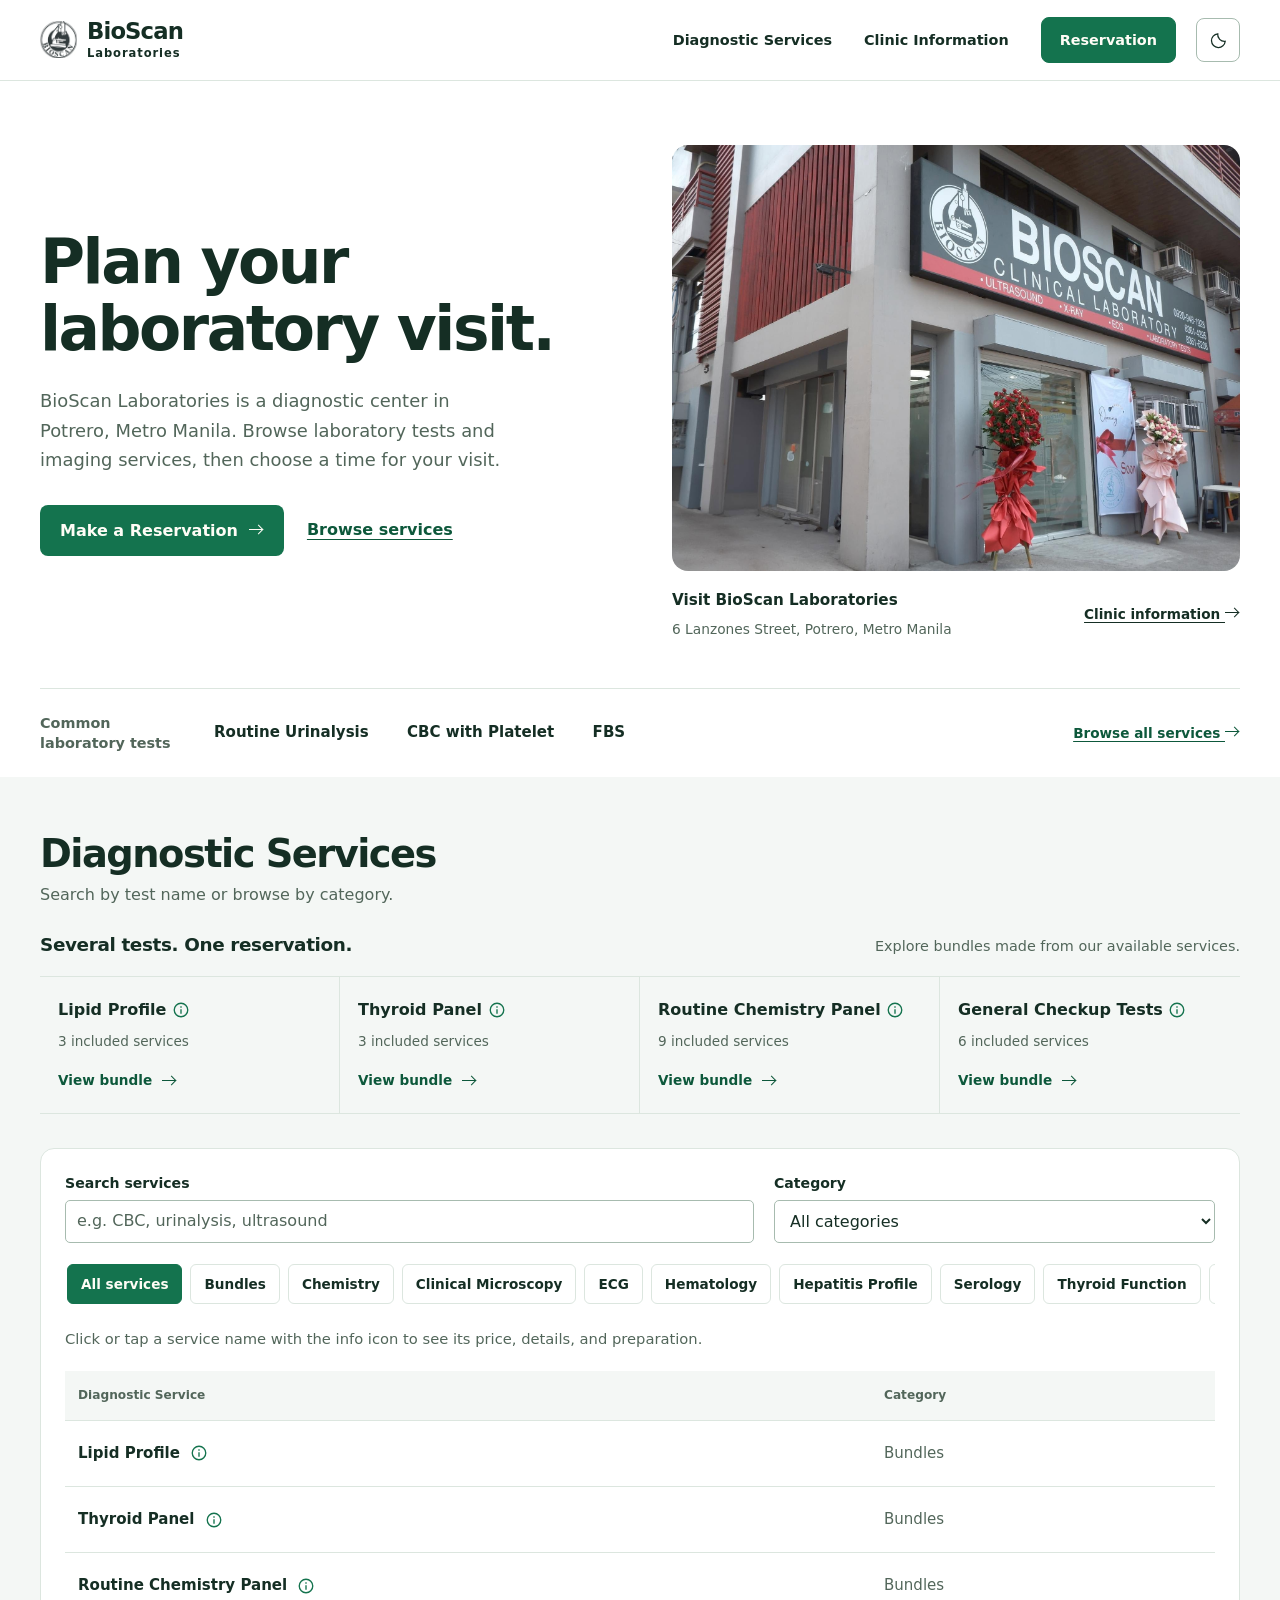
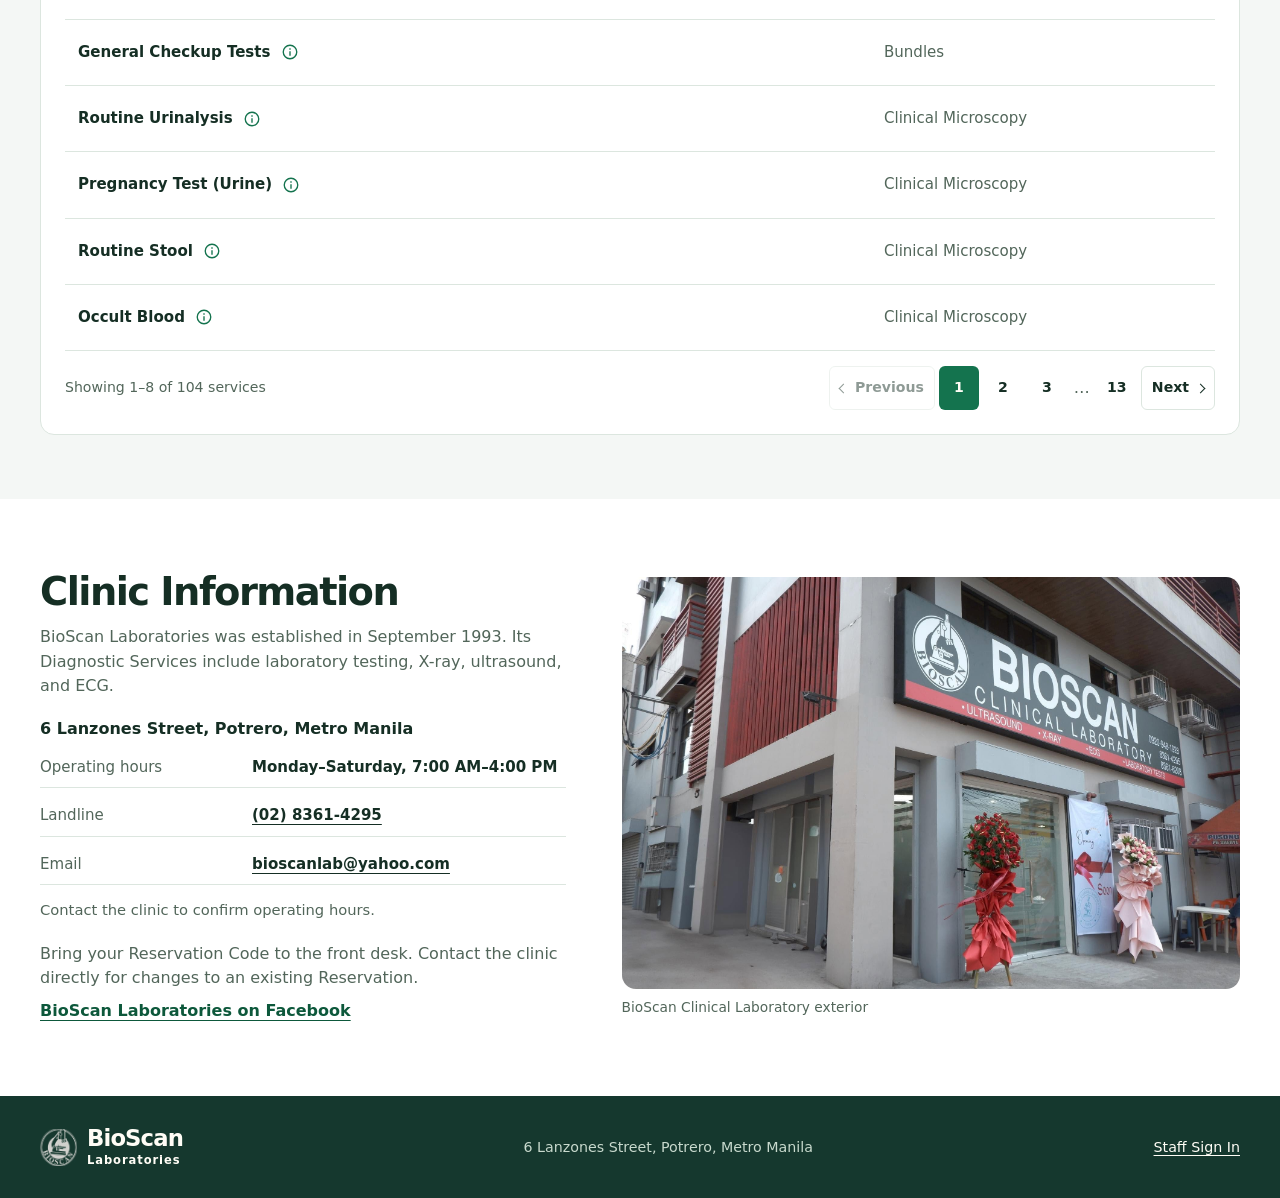
==== commit cdda6538: "Make service details click-only and simplify back-to-top control" ====
--- a/index.html
+++ b/index.html
@@ -5,12 +5,12 @@
   <meta name="viewport" content="width=device-width, initial-scale=1">
   <meta name="theme-color" content="#f8f6ef">
   <title>BioScan Laboratories | Diagnostic Services and Reservations</title>
-  <script src="theme.js?v=20261116-modern"></script>
-  <link rel="stylesheet" href="styles.css?v=20261116-modern">
-  <script src="sample-data.js?v=20261116-modern" defer></script>
-  <script src="data.js?v=20261116-modern" defer></script>
-  <script src="service-info.js?v=20261116-modern" defer></script>
-  <script src="public.js?v=20261116-modern" defer></script>
+  <script src="theme.js?v=20261117-click"></script>
+  <link rel="stylesheet" href="styles.css?v=20261117-click">
+  <script src="sample-data.js?v=20261117-click" defer></script>
+  <script src="data.js?v=20261117-click" defer></script>
+  <script src="service-info.js?v=20261117-click" defer></script>
+  <script src="public.js?v=20261117-click" defer></script>
 </head>
 <body class="client-site home-page">
 <a class="skip" href="#main">Skip to content</a>
@@ -50,7 +50,7 @@
           <label>Category<select id="catalog-category"></select></label>
         </div>
         <div id="category-shortcuts" class="category-shortcuts" role="group" aria-label="Browse service categories"></div>
-        <p class="quiet">Hover over a service, or select its name, to see the price, details, and preparation.</p>
+        <p class="quiet">Click or tap a service name with the info icon to see its price, details, and preparation.</p>
         <div class="table-wrap"><table class="catalog-table"><thead><tr><th scope="col">Diagnostic Service</th><th scope="col">Category</th></tr></thead><tbody id="catalog-rows"></tbody></table></div>
         <section id="service-detail" class="service-detail" popover="manual" aria-label="Service details"><button type="button" class="button secondary small" id="close-service-detail">Close</button><h2 id="service-detail-title"></h2><div id="service-detail-body"></div></section>
         <div class="list-footer">
--- a/styles.css
+++ b/styles.css
@@ -651,7 +651,9 @@
 .staff-account { margin-left: auto; }
 .staff-header .theme-toggle { color: var(--white); background: transparent; border-color: var(--dark-line); }
 .staff-header .theme-toggle:hover { background: #244b3e; color: var(--white); }
-.back-to-top { position: fixed; bottom: 24px; right: 24px; z-index: 15; min-height: 46px; background: var(--surface); border-color: var(--line-strong); }
+.back-to-top { position: fixed; bottom: 24px; right: 24px; z-index: 15; width: 46px; height: 46px; padding: 10px; background: var(--surface); border-color: var(--line-strong); }
+.service-info-icon { display: inline-block; vertical-align: middle; flex-shrink: 0; color: var(--green); }
+.service-name .service-info-icon { margin-inline-start: 5px; }
 html { scrollbar-color: var(--line-strong) var(--paper); }
 input, textarea { caret-color: var(--ink); }
 input[type="checkbox"], input[type="radio"] { accent-color: var(--green); }
@@ -827,3 +829,7 @@
   html:has(.client-site) { scroll-padding-top: 132px; }
 }
 @media print { .mobile-reserve { display: none; } .client-site .public-header { position: static; } }
+.receipt-queue { display: grid; justify-items: center; gap: 4px; padding: 14px 0; margin: 12px 0; border-block: 1px dashed var(--line-strong); }
+.receipt-queue > span { font-size: .85rem; font-weight: 650; }
+.receipt-queue > strong { font-size: 2.4rem; font-weight: 750; line-height: 1.1; font-variant-numeric: tabular-nums; }
+@media print { .receipt-queue { break-inside: avoid; color: #000; border-color: #555; } }
